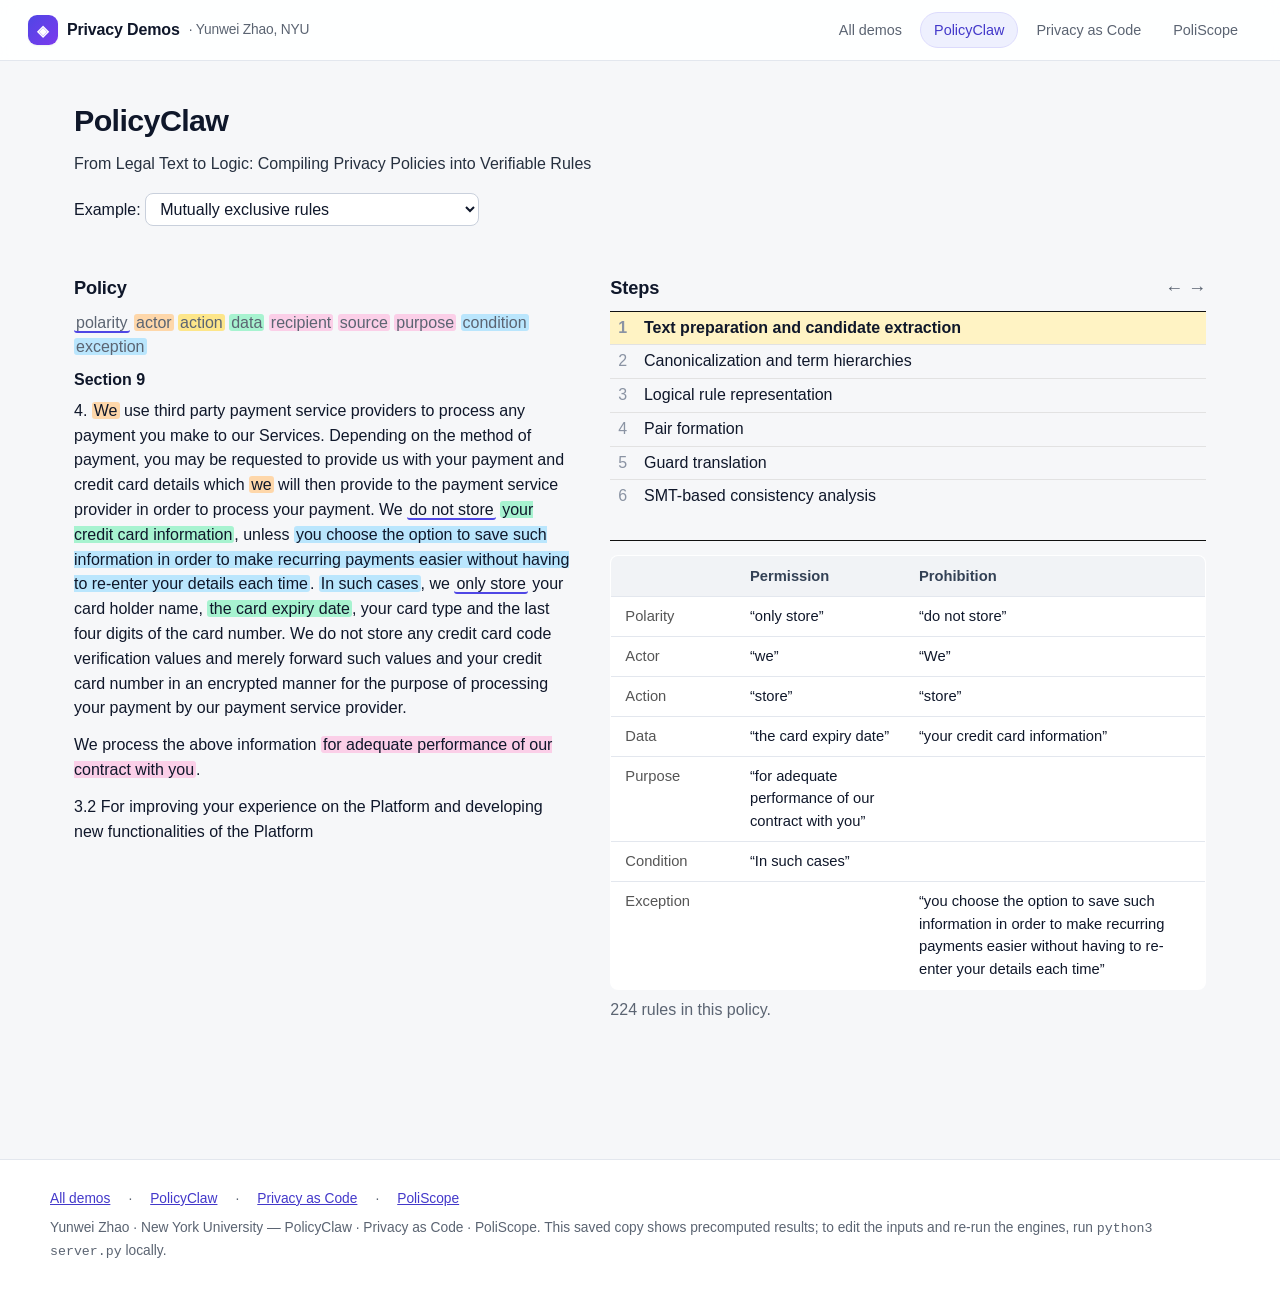
==== policyclaw.html @ f0ee2c74 "Publish privacy demos: PolicyClaw, Privacy as Code, PoliScope" ====
<!doctype html>
<html lang="en">
<head>
<meta charset="utf-8">
<meta name="viewport" content="width=device-width, initial-scale=1">
<title>PolicyClaw demo</title>
<style>/* ============================================================
   Privacy Demos — shared theme
   PolicyClaw · Privacy as Code · PoliScope
   ============================================================ */

:root {
  --bg: #f6f7f9;
  --surface: #ffffff;
  --surface-2: #f1f3f6;
  --text: #0f172a;
  --dim: #5b6472;
  --faint: #8a93a3;
  --line: #e3e7ee;
  --line-strong: #c9d0dc;
  --accent: #4f46e5;
  --accent-ink: #4338ca;
  --accent-soft: #eef0fe;
  --good: #15803d;
  --good-bg: #eaf7ee;
  --bad: #b91c1c;
  --bad-bg: #fdeceb;
  --warn: #92400e;
  --radius: 12px;
  --radius-sm: 8px;
  --shadow: 0 1px 2px rgba(15, 23, 42, .06), 0 8px 24px -18px rgba(15, 23, 42, .25);
  --mono: ui-monospace, "SF Mono", SFMono-Regular, Menlo, Consolas, "Liberation Mono", monospace;
}

* { box-sizing: border-box; }

html { scroll-behavior: smooth; }

body {
  margin: 0;
  background: var(--bg);
  color: var(--text);
  font: 16px/1.55 -apple-system, BlinkMacSystemFont, "Segoe UI", Inter, Roboto, "Helvetica Neue", Arial, sans-serif;
  -webkit-font-smoothing: antialiased;
  text-rendering: optimizeLegibility;
}

/* ---------- layout shell ---------- */
.site-header {
  position: sticky;
  top: 0;
  z-index: 20;
  display: flex;
  align-items: center;
  gap: 20px;
  flex-wrap: wrap;
  padding: 12px 28px;
  background: rgba(255, 255, 255, .9);
  backdrop-filter: saturate(160%) blur(8px);
  border-bottom: 1px solid var(--line);
}
.brand {
  display: inline-flex;
  align-items: center;
  gap: 9px;
  font-weight: 700;
  letter-spacing: -.01em;
  color: var(--text);
  text-decoration: none;
  white-space: nowrap;
}
.brand-mark {
  display: inline-grid;
  place-items: center;
  width: 30px;
  height: 30px;
  border-radius: 9px;
  background: linear-gradient(135deg, #4f46e5, #7c3aed);
  color: #fff;
  font-size: 15px;
  box-shadow: var(--shadow);
}
.brand .author { font-weight: 500; color: var(--dim); font-size: .86rem; }
.site-nav { display: flex; gap: 4px; flex-wrap: wrap; margin-left: auto; }
.site-nav a {
  padding: 6px 13px;
  border-radius: 999px;
  color: var(--dim);
  text-decoration: none;
  font-size: .9rem;
  font-weight: 500;
  border: 1px solid transparent;
}
.site-nav a:hover { color: var(--text); background: var(--surface-2); }
.site-nav a.active { color: var(--accent-ink); background: var(--accent-soft); border-color: #dcdbfc; }

main, .page {
  max-width: 1180px;
  margin: 0 auto;
  padding: 28px 24px 72px;
}

/* ---------- hero / landing ---------- */
.hero { max-width: 860px; margin: 8px 0 10px; }
.hero .eyebrow {
  display: inline-block;
  margin: 0 0 14px;
  padding: 4px 12px;
  border-radius: 999px;
  background: var(--accent-soft);
  color: var(--accent-ink);
  font-size: .8rem;
  font-weight: 600;
  letter-spacing: .02em;
}
.hero h1 {
  margin: 0;
  font-size: clamp(2rem, 5vw, 3.1rem);
  line-height: 1.08;
  letter-spacing: -.03em;
  font-weight: 800;
}
.hero .sub {
  margin: 16px 0 0;
  font-size: 1.16rem;
  color: var(--dim);
  max-width: 46em;
}

.grid { display: grid; grid-template-columns: repeat(3, minmax(0, 1fr)); gap: 18px; margin-top: 30px; }
@media (max-width: 900px) { .grid { grid-template-columns: 1fr; } }

.card {
  display: flex;
  flex-direction: column;
  gap: 10px;
  padding: 22px;
  background: var(--surface);
  border: 1px solid var(--line);
  border-radius: var(--radius);
  box-shadow: var(--shadow);
  text-decoration: none;
  color: inherit;
  transition: transform .12s ease, border-color .12s ease, box-shadow .12s ease;
}
.card:hover { transform: translateY(-3px); border-color: var(--line-strong); box-shadow: 0 14px 34px -20px rgba(15, 23, 42, .35); }
.card .icon { font-size: 1.7rem; line-height: 1; }
.card h2 { margin: 0; font-size: 1.22rem; letter-spacing: -.01em; }
.card .q { font-size: .94rem; color: var(--dim); margin: 0; }
.card .cta { margin-top: auto; color: var(--accent-ink); font-weight: 600; font-size: .94rem; }
.card .cta::after { content: " →"; }

.walkthrough { max-width: 52em; padding-left: 1.2em; color: #26303f; }
.walkthrough li { margin: 10px 0; }
.walkthrough code, .walkthrough em { font-style: normal; font-weight: 600; }

/* ---------- headings / text ---------- */
h1 { font-size: 1.9rem; font-weight: 800; letter-spacing: -.02em; margin: 8px 0 4px; }
h2 { font-size: 1.14rem; font-weight: 700; letter-spacing: -.01em; margin: 30px 0 8px; }
h3 { font-size: 1rem; font-weight: 600; margin: 20px 0 6px; }
p { margin: 8px 0; }
a { color: var(--accent-ink); }
.lead { max-width: 52em; color: #26303f; }
.dim { color: var(--dim); }
.pick { margin: 16px 0 4px; }

/* ---------- tables ---------- */
table {
  border-collapse: collapse;
  width: 100%;
  font-size: .92rem;
  margin: 8px 0 6px;
  background: var(--surface);
  border: 1px solid var(--line);
  border-radius: var(--radius-sm);
  overflow: hidden;
}
th {
  text-align: left;
  font-weight: 600;
  background: var(--surface-2);
  color: #334155;
  padding: 9px 14px;
  border-bottom: 1px solid var(--line);
}
td { padding: 8px 14px; vertical-align: top; border-top: 1px solid var(--line); }
tr:first-child td { border-top: 0; }
tbody tr:hover td { background: #fafbfd; }
th:last-child, td:last-child { padding-right: 14px; }

tr.pickable { cursor: pointer; }
tr.pickable:hover td { background: #f4f6fa; }
tr.on td { background: #fdf6d8 !important; }
.num { color: var(--faint); white-space: nowrap; font-variant-numeric: tabular-nums; }
.good { color: var(--good); font-weight: 600; }
.bad { color: var(--bad); font-weight: 600; }
.nowrap { white-space: nowrap; }
td.slot { width: 8.5em; color: var(--dim); }
.outcome { font-weight: 700; }
.changed { font-weight: 700; }
.keys { float: right; }

/* ---------- controls ---------- */
select, button, input { font: inherit; color: inherit; }
select, input[type="text"], input:not([type]) {
  max-width: 100%;
  padding: 6px 10px;
  background: var(--surface);
  border: 1px solid var(--line-strong);
  border-radius: var(--radius-sm);
}
select:focus, input:focus, textarea:focus { outline: 2px solid #c7c9f8; outline-offset: 1px; border-color: var(--accent); }
textarea {
  display: block;
  width: 100%;
  box-sizing: border-box;
  border: 1px solid var(--line-strong);
  border-radius: var(--radius-sm);
  padding: 10px 12px;
  line-height: 1.55;
  color: var(--text);
  background: var(--surface);
  resize: vertical;
}
textarea[readonly] { background: var(--surface-2); }
button {
  padding: 6px 20px;
  border-radius: var(--radius-sm);
  border: 1px solid var(--accent);
  background: var(--accent);
  color: #fff;
  font-weight: 600;
  cursor: pointer;
}
button:hover { background: var(--accent-ink); border-color: var(--accent-ink); }

/* ---------- code / formulas ---------- */
code, .src, textarea { font-family: var(--mono); font-size: .83rem; }
pre.src {
  white-space: pre-wrap;
  margin: 8px 0;
  padding: 12px 14px;
  background: #0f172a;
  color: #e2e8f0;
  border-radius: var(--radius-sm);
  overflow-wrap: anywhere;
  overflow-x: auto;
}
.policytext {
  white-space: pre-wrap;
  border: 1px solid var(--line-strong);
  border-radius: var(--radius-sm);
  padding: 12px 14px;
  max-height: 300px;
  overflow-y: auto;
  font-size: .95rem;
  background: var(--surface);
}
.diff { white-space: pre; overflow-x: auto; }
.diff .add { background: var(--good-bg); display: block; }
.diff .del { background: var(--bad-bg); display: block; }

/* ---------- highlight marks ---------- */
mark { color: inherit; padding: 0 2px; border-radius: 3px; }
mark.h0 { background: #fde68a; }
mark.h1 { background: #a7f3d0; }
mark.h2 { background: #bae6fd; }
mark.h3 { background: #fbcfe8; }
mark.h4 { background: #fed7aa; }
mark.u1 { background: none; border-bottom: 2px solid var(--accent); }
mark.u2 { background: none; border-bottom: 1px dotted var(--accent); }

/* ---------- details ---------- */
details { margin: 12px 0; }
details > summary { cursor: pointer; font-weight: 600; color: #334155; }
details > summary:hover { color: var(--accent-ink); }
summary.h2 { font-size: 1.14rem; font-weight: 700; letter-spacing: -.01em; margin: 30px 0 8px; }

/* ---------- Privacy as Code specifics ---------- */
#policy { height: 420px; }
#glossary { height: 300px; margin-top: 6px; }
#steps { height: 230px; }
#status { margin-left: 10px; }
#run tr[data-n] { cursor: pointer; }
#run tr[data-n]:hover td { background: #f4f6fa; }
#run tr.on td { background: #fdf6d8 !important; }
.words p { margin: 4px 0; font-size: .92rem; }
.pairs td[rowspan], .pairs tr > td:first-child:not(.code) { width: 32%; }
.pairs td.code { width: 34%; cursor: pointer; border-left: 3px solid transparent; padding-left: 8px; }
.pairs td.code.sel { border-left-color: var(--accent); }
.pairs tr.cont td { border-top: 1px dotted var(--line); }
.pairs .plain { margin: 0 0 4px; }
.forms td:first-child { width: 15em; }
.error { white-space: pre-wrap; color: var(--bad); }
.sent { cursor: pointer; padding-left: 6px; border-left: 3px solid transparent; }
.sent.sel { border-left-color: var(--accent); }
.plain { font-size: .92rem; color: #334155; margin: 2px 0 4px; }

/* ---------- PolicyClaw specifics (shared, kept for safety) ---------- */
.cols { display: grid; grid-template-columns: minmax(0, 5fr) minmax(0, 6fr); column-gap: 40px; align-items: start; margin-top: 18px; }
@media (max-width: 920px) { .cols { grid-template-columns: minmax(0, 1fr); } }

/* ---------- footer ---------- */
.site-footer {
  border-top: 1px solid var(--line);
  margin-top: 56px;
  padding: 22px 24px 40px;
  color: var(--dim);
  font-size: .86rem;
  background: var(--surface);
}
.site-footer .inner { max-width: 1180px; margin: 0 auto; }
.site-footer a { color: var(--accent-ink); }
.site-footer .foot-nav { display: flex; flex-wrap: wrap; gap: 4px 18px; margin: 6px 0; }

[hidden] { display: none !important; }
hr { border: 0; border-top: 1px solid var(--line); margin: 36px 0 0; }
@media (max-width: 640px) { table { display: block; overflow-x: auto; } .nowrap { white-space: normal; } }

.cols { display: grid; grid-template-columns: minmax(0, 5fr) minmax(0, 6fr); column-gap: 40px; align-items: start; margin-top: 18px; }
@media (max-width: 920px) { .cols { grid-template-columns: minmax(0, 1fr); } }
#policy p { margin: 0 0 12px; }
#policy h3 { margin-top: 0; }
#steps { list-style: none; margin: 0 0 14px; padding: 0; border-top: 1.5px solid #111; border-bottom: 1.5px solid #111; }
#steps li { padding: 4px 8px; cursor: pointer; border-top: 1px solid #e2e2e2; }
#steps li:first-child { border-top: 0; }
#steps li:hover { background: #f4f4f4; }
#steps li.on { background: #fff3c4; font-weight: 600; }
#steps .num { display: inline-block; width: 1.6em; }
.keys { float: right; }
td.slot { width: 8.5em; color: #555; }
.outcome { font-weight: 600; }
</style>
</head>
<body>
<header class="site-header"><a class="brand" href="index.html"><span class="brand-mark">◈</span>Privacy Demos<span class="author"> · Yunwei Zhao, NYU</span></a><nav class="site-nav"><a href="index.html">All demos</a><a href="policyclaw.html" class="active">PolicyClaw</a><a href="privacy-as-code.html">Privacy as Code</a><a href="poliscope.html">PoliScope</a></nav></header><main class="page">

<h1>PolicyClaw</h1>
<p class="lead">From Legal Text to Logic: Compiling Privacy Policies into Verifiable Rules</p>

<p class="pick"><label for="example">Example:</label> <select id="example"></select></p>

<div class="cols">
<div>
  <h2>Policy</h2>
  <p class="dim" id="legend"></p>
  <div id="policy"></div>
</div>
<div>
  <h2>Steps <span class="dim keys">← →</span></h2>
  <ol id="steps"></ol>
  <div id="output"></div>
</div>
</div>

<script>
window.PRELOAD = {"examples": [{"key": "exclusive", "policy": "android-142", "rules_in_policy": 224, "sections": [{"id": 9, "text": "4. We use third party payment service providers to process any payment you make to our Services. Depending on the method of payment, you may be requested to provide us with your payment and credit card details which we will then provide to the payment service provider in order to process your payment. We do not store your credit card information, unless you choose the option to save such information in order to make recurring payments easier without having to re-enter your details each time. In such cases, we only store your card holder name, the card expiry date, your card type and the last four digits of the card number. We do not store any credit card code verification values and merely forward such values and your credit card number in an encrypted manner for the purpose of processing your payment by our payment service provider.\nWe process the above information for adequate performance of our contract with you.\n3.2 For improving your experience on the Platform and developing new functionalities of the Platform"}], "allow": {"id": "android-142#s9.4.0", "section": 9, "polarity": "ALLOW", "quotes": [{"field": "polarity", "text": "only store"}, {"field": "actor", "text": "we"}, {"field": "action", "text": "store"}, {"field": "data", "text": "the card expiry date"}, {"field": "purpose", "text": "for adequate performance of our contract with you"}, {"field": "condition", "text": "In such cases"}], "verb": "store", "operation": "storage", "head": {"actor": "first party", "action": "store@storage", "data": "card expiry date", "recipient": "", "source": "", "purpose": "contract_performance"}, "terms": {"data": {"same_as": "", "narrower_than": ["credit card details"]}, "actor": {"same_as": "", "narrower_than": []}, "purpose": {"same_as": "contract performance", "narrower_than": []}}, "guard": {"op": "and", "args": [{"op": "bool", "var": "opt_in.save_credit_card_information"}]}, "guard_text": "opt_in.save_credit_card_information", "translations": [{"kind": "condition", "quote": "In such cases", "formula": "opt_in.save_credit_card_information"}], "residuals": []}, "deny": {"id": "android-142#s9.2.0", "section": 9, "polarity": "DENY", "quotes": [{"field": "polarity", "text": "do not store"}, {"field": "actor", "text": "We"}, {"field": "action", "text": "store"}, {"field": "data", "text": "your credit card information"}, {"field": "exception", "text": "you choose the option to save such information in order to make recurring payments easier without having to re-enter your details each time"}], "verb": "store", "operation": "storage", "head": {"actor": "first party", "action": "store@storage", "data": "credit card details", "recipient": "", "source": "", "purpose": ""}, "terms": {"data": {"same_as": "", "narrower_than": ["payment data"]}, "actor": {"same_as": "", "narrower_than": []}}, "guard": {"op": "and", "args": [{"op": "not", "arg": {"op": "bool", "var": "opt_in.save_credit_card_information"}}]}, "guard_text": "¬opt_in.save_credit_card_information", "translations": [{"kind": "exception", "quote": "you choose the option to save such information in order to make recurring payments easier without having to re-enter your details each time", "formula": "¬opt_in.save_credit_card_information"}], "residuals": []}, "pair_formation": {"same_operation": true, "data_jaccard": 0.2, "data_contained": false, "formed_in_step_4": false}, "smt_query": "(declare-fun user.age () Int)\n(declare-fun opt_in.save_credit_card_information () Bool)\n(declare-fun opt_out.save_credit_card_information () Bool)\n(declare-fun consent.save_credit_card_information () Bool)\n(declare-fun retention.days () Int)\n(assert\n (>= user.age 0))\n(assert\n (let (($x8 (not opt_in.save_credit_card_information)))\n (let (($x12 (not opt_out.save_credit_card_information)))\n (or $x12 $x8))))\n(assert\n (let (($x8 (not opt_in.save_credit_card_information)))\n (or $x8 consent.save_credit_card_information)))\n(assert\n (>= retention.days 0))\n(assert\n (and opt_in.save_credit_card_information))\n(assert\n (let (($x8 (not opt_in.save_credit_card_information)))\n(and $x8)))\n(check-sat)", "outcome": "mutually_exclusive", "blocking_residuals": [], "relation": "exclusive guards", "contradiction": false, "solver_ms": 50.2}, {"key": "carve-out", "policy": "apple-109", "rules_in_policy": 313, "sections": [{"id": 5, "text": "2. How we use information we receive about you\nThe table below outlines the purposes for which we process your personal data, the specific categories of data involved, and the legal bases we rely on for each processing activity."}, {"id": 9, "text": "4. Children’s data\nCompany B never knowingly or willingly collects any personal data concerning children under 13 years of age. If you are under 13, please do not use Company B."}], "allow": {"id": "apple-109#s5.0.0", "section": 5, "polarity": "ALLOW", "quotes": [{"field": "polarity", "text": "process"}, {"field": "actor", "text": "we"}, {"field": "action", "text": "process"}, {"field": "data", "text": "personal data"}], "verb": "process", "operation": "processing", "head": {"actor": "first party", "action": "process@processing", "data": "personal data", "recipient": "", "source": "", "purpose": ""}, "terms": {"data": {"same_as": "", "narrower_than": ["data", "information"]}, "actor": {"same_as": "", "narrower_than": []}}, "guard": {"op": "true"}, "guard_text": "true", "translations": [], "residuals": []}, "deny": {"id": "apple-109#s9.0.0", "section": 9, "polarity": "DENY", "quotes": [{"field": "polarity", "text": "never knowingly or willingly collects"}, {"field": "actor", "text": "Company B"}, {"field": "action", "text": "collects"}, {"field": "data", "text": "personal data"}, {"field": "condition", "text": "concerning children under 13 years of age"}], "verb": "collect", "operation": "collection", "head": {"actor": "first party", "action": "collect@collection", "data": "personal data", "recipient": "", "source": "", "purpose": ""}, "terms": {"data": {"same_as": "", "narrower_than": ["data", "information"]}, "actor": {"same_as": "", "narrower_than": []}}, "guard": {"op": "and", "args": [{"op": "cmp", "var": "user.age", "cmp": "<", "value": 13}]}, "guard_text": "user.age < 13", "translations": [{"kind": "condition", "quote": "concerning children under 13 years of age", "formula": "user.age < 13"}], "residuals": []}, "pair_formation": {"same_operation": false, "data_jaccard": 1.0, "data_contained": true, "formed_in_step_4": false}, "smt_query": "(declare-fun user.age () Int)\n(declare-fun retention.days () Int)\n(assert\n (>= user.age 0))\n(assert\n (>= retention.days 0))\n(assert\n true)\n(assert\n (and (< user.age 13)))\n(check-sat)", "outcome": "overlap_candidate", "blocking_residuals": [], "relation": "prohibition inside permission", "contradiction": false, "solver_ms": 40.1}, {"key": "contradiction", "policy": "android-046", "rules_in_policy": 71, "sections": [{"id": 5, "text": "4. COLLECTION AND USE OF CHILDREN'S PERSONAL INFORMATION\nThe Services comply with the Children's Online Privacy Protection Act (\"COPPA\"). Company C does not knowingly collect personal information from children under the age of 13 through the Services. In addition, in the event that a user identifies himself or herself as a child under the age of 13 within the Services or in connection with any Content or Software, Company C will not collect, store or use any personal information of such user. Further, in the event that Company C receives personal information that Company C discovers was provided by a child under the age of 13, Company C will promptly delete such personal information in a secure manner."}], "allow": {"id": "android-046#s5.4.0", "section": 5, "polarity": "ALLOW", "quotes": [{"field": "polarity", "text": "receives"}, {"field": "actor", "text": "Company C"}, {"field": "action", "text": "receives"}, {"field": "data", "text": "personal information"}, {"field": "condition", "text": "Company C discovers was provided by a child under the age of 13"}], "verb": "receive", "operation": "collection", "head": {"actor": "first party", "action": "receive@collection", "data": "personal data", "recipient": "", "source": "", "purpose": ""}, "terms": {"data": {"same_as": "", "narrower_than": []}, "actor": {"same_as": "", "narrower_than": []}}, "guard": {"op": "and", "args": [{"op": "and", "args": [{"op": "bool", "var": "event.discover_provided_by_child"}, {"op": "cmp", "var": "user.age", "cmp": "<", "value": 13}]}]}, "guard_text": "event.discover_provided_by_child ∧ user.age < 13", "translations": [{"kind": "condition", "quote": "Company C discovers was provided by a child under the age of 13", "formula": "event.discover_provided_by_child ∧ user.age < 13"}], "residuals": []}, "deny": {"id": "android-046#s5.0.0", "section": 5, "polarity": "DENY", "quotes": [{"field": "polarity", "text": "does not"}, {"field": "actor", "text": "Company C"}, {"field": "action", "text": "knowingly collect"}, {"field": "data", "text": "personal information"}, {"field": "condition", "text": "from children under the age of 13"}, {"field": "condition", "text": "through the Services"}], "verb": "collect", "operation": "collection", "head": {"actor": "first party", "action": "collect@collection", "data": "personal data", "recipient": "", "source": "", "purpose": ""}, "terms": {"data": {"same_as": "", "narrower_than": []}, "actor": {"same_as": "", "narrower_than": []}}, "guard": {"op": "and", "args": [{"op": "cmp", "var": "user.age", "cmp": "<", "value": 13}]}, "guard_text": "user.age < 13", "translations": [], "residuals": []}, "pair_formation": {"same_operation": true, "data_jaccard": 1.0, "data_contained": true, "formed_in_step_4": true}, "smt_query": "(declare-fun user.age () Int)\n(declare-fun retention.days () Int)\n(declare-fun event.discover_provided_by_child () Bool)\n(assert\n (>= user.age 0))\n(assert\n (>= retention.days 0))\n(assert\n (and (and event.discover_provided_by_child (< user.age 13))))\n(assert\n (let (($x20 (< user.age 13)))\n(and $x20)))\n(check-sat)", "outcome": "overlap_candidate", "blocking_residuals": [], "relation": "permission inside prohibition", "contradiction": true, "solver_ms": 24.0}, {"key": "unresolved", "policy": "apple-062", "rules_in_policy": 258, "sections": [{"id": 11, "text": "7. CHILDREN’S PRIVACY\nOur Service does not address anyone under the age of 16 (“Children”). When we collect personal information, we do not know the age of our players. We do not knowingly collect personally identifiable information from children under 16. If you are a parent or guardian and you are aware that your Children have provided us with Personal Information, please contact us. If we become aware that we have collected Personal Information from a child under the age of 16 without verification of parental consent, we will take steps to remove that information from our servers.\nUnder our Terms of Service users of our games must be at least 16 years of age. Although the graphical content of the games may be suitable for younger audiences, there are multiple reasons for responsible developers to apply a minimum age of 16. Some of these reasons are in-app purchases and privacy.\nPlease note: When you download our games from e.g. Google Play or Apple App Store you will find published age recommendations in the Apps description. However, these age or maturity classifications refer only to the content suitability (similar to movie ratings G, PG or PG-13 in the U.S., but related to gameplay, animations, etc.) according to the respective rating body responsible for such ratings. As these ratings are done independently by a third party without our contribution, they are not necessarily in line with our Terms of Service.\nFor more info on how these categories are defined, visit these support websites for Apple and Google."}], "allow": {"id": "apple-062#s11.3.0", "section": 11, "polarity": "ALLOW", "quotes": [{"field": "polarity", "text": "have collected"}, {"field": "actor", "text": "we"}, {"field": "action", "text": "collected"}, {"field": "data", "text": "Personal Information"}, {"field": "source", "text": "from a child under the age of 16"}, {"field": "condition", "text": "If we become aware that we have collected Personal Information from a child under the age of 16 without verification of parental consent"}], "verb": "collect", "operation": "collection", "head": {"actor": "first party", "action": "collect@collection", "data": "personal data", "recipient": "", "source": "user", "purpose": ""}, "terms": {"data": {"same_as": "Personal Data", "narrower_than": ["information about you"]}, "actor": {"same_as": "Company D", "narrower_than": []}, "source": {"same_as": "", "narrower_than": []}}, "guard": {"op": "and", "args": [{"op": "and", "args": [{"op": "residual", "id": "r45f25658f8a9", "text": "If we become aware that we have collected Personal Information"}, {"op": "cmp", "var": "user.age", "cmp": "<", "value": 16}, {"op": "not", "arg": {"op": "bool", "var": "user.parental_consent"}}]}]}, "guard_text": "residual(\"If we become aware that we have collected Personal Information\") ∧ user.age < 16 ∧ ¬user.parental_consent", "translations": [{"kind": "condition", "quote": "If we become aware that we have collected Personal Information from a child under the age of 16 without verification of parental consent", "formula": "residual(\"If we become aware that we have collected Personal Information\") ∧ user.age < 16 ∧ ¬user.parental_consent"}], "residuals": ["If we become aware that we have collected Personal Information"]}, "deny": {"id": "apple-062#s11.1.0", "section": 11, "polarity": "DENY", "quotes": [{"field": "polarity", "text": "do not knowingly collect"}, {"field": "actor", "text": "We"}, {"field": "action", "text": "collect"}, {"field": "data", "text": "personally identifiable information"}, {"field": "source", "text": "from children under 16"}, {"field": "condition", "text": "from children under 16"}], "verb": "collect", "operation": "collection", "head": {"actor": "first party", "action": "collect@collection", "data": "personally identifiable information", "recipient": "", "source": "user", "purpose": ""}, "terms": {"data": {"same_as": "Personal Data", "narrower_than": ["information about you"]}, "actor": {"same_as": "Company D", "narrower_than": []}, "source": {"same_as": "", "narrower_than": []}}, "guard": {"op": "and", "args": [{"op": "cmp", "var": "user.age", "cmp": "<", "value": 16}]}, "guard_text": "user.age < 16", "translations": [{"kind": "condition", "quote": "from children under 16", "formula": "user.age < 16"}], "residuals": []}, "pair_formation": {"same_operation": true, "data_jaccard": 0.0, "data_contained": false, "formed_in_step_4": false}, "smt_query": "(declare-fun user.age () Int)\n(declare-fun retention.days () Int)\n(declare-fun user.parental_consent () Bool)\n(declare-fun |residual:r45f25658f8a9| () Bool)\n(assert\n (>= user.age 0))\n(assert\n (>= retention.days 0))\n(assert\n (let (($x41 (not user.parental_consent)))\n (let (($x17 (< user.age 16)))\n (and (and |residual:r45f25658f8a9| $x17 $x41)))))\n(assert\n (let (($x17 (< user.age 16)))\n(and $x17)))\n(check-sat)", "outcome": "unresolved", "blocking_residuals": ["If we become aware that we have collected Personal Information"], "relation": "permission inside prohibition", "contradiction": true, "solver_ms": 13.6}, {"key": "policy-exception", "policy": "apple-060", "rules_in_policy": 343, "sections": [{"id": 8, "text": "5. Third party data processing\nWe will not share your personal data with third parties except as specified within this Privacy Policy.\nPromoting our Services\nWe do not share your health data with third parties for marketing purposes. With your consent, Company E may collect and share information with AppsFlyer and its partners, Firebase and TikTok Ad Manager. These are mobile app marketing and analytics platforms (not social media platforms) who help us improve our advertising campaigns, understand the performance of our campaigns and spread the word about Company E. They may also use information collected to remind you to revisit the App if you haven’t used it in a while.\nYour health data is not shared with AppsFlyer, Firebase or TikTok Ad Manager. AppsFlyer, Firebase and Tiktok Ad Manager handle your personal data only with your consent and according to our instructions as a data processor.\nHere is how we work with AppsFlyer and its partners for marketing and promotional purposes:"}, {"id": 12, "text": "2. Company E sends your personal data to Firebase, which analyses it and provides us reports and insights on how to optimise our promotional campaigns."}], "allow": {"id": "apple-060#s12.0.0", "section": 12, "polarity": "ALLOW", "quotes": [{"field": "polarity", "text": "sends"}, {"field": "actor", "text": "Company E"}, {"field": "action", "text": "sends"}, {"field": "data", "text": "your personal data"}, {"field": "recipient", "text": "Firebase"}, {"field": "purpose", "text": "analyses it and provides us reports and insights on how to optimise our promotional campaigns"}], "verb": "send", "operation": "disclosure by transmission", "head": {"actor": "first party", "action": "send@disclosure by transmission", "data": "personal data", "recipient": "Firebase", "source": "", "purpose": "advertising"}, "terms": {"data": {"same_as": "", "narrower_than": []}, "actor": {"same_as": "Company E", "narrower_than": []}, "recipient": {"same_as": "", "narrower_than": ["service provider", "third party"]}, "purpose": {"same_as": "", "narrower_than": ["advertising or marketing"]}}, "guard": {"op": "true"}, "guard_text": "true", "translations": [], "residuals": []}, "deny": {"id": "apple-060#s8.0.0", "section": 8, "polarity": "DENY", "quotes": [{"field": "polarity", "text": "will not share"}, {"field": "actor", "text": "We"}, {"field": "action", "text": "share"}, {"field": "data", "text": "your personal data"}, {"field": "recipient", "text": "third parties"}, {"field": "exception", "text": "as specified within this Privacy Policy"}], "verb": "share", "operation": "disclosure", "head": {"actor": "first party", "action": "share@disclosure", "data": "personal data", "recipient": "third party", "source": "", "purpose": ""}, "terms": {"data": {"same_as": "", "narrower_than": []}, "actor": {"same_as": "Company E", "narrower_than": []}, "recipient": {"same_as": "", "narrower_than": []}}, "guard": {"op": "and", "args": [{"op": "not", "arg": {"op": "bool", "var": "policy.permits"}}]}, "guard_text": "¬policy.permits", "translations": [{"kind": "exception", "quote": "as specified within this Privacy Policy", "formula": "¬policy.permits"}], "residuals": []}, "pair_formation": {"same_operation": false, "data_jaccard": 1.0, "data_contained": true, "formed_in_step_4": false}, "smt_query": "(declare-fun user.age () Int)\n(declare-fun retention.days () Int)\n(declare-fun policy.permits () Bool)\n(assert\n (>= user.age 0))\n(assert\n (>= retention.days 0))\n(assert\n (let (($x88 (not policy.permits)))\n (or $x88 true)))\n(assert\n (or (not true) policy.permits))\n(assert\n true)\n(assert\n (let (($x88 (not policy.permits)))\n(and $x88)))\n(check-sat)", "outcome": "mutually_exclusive", "blocking_residuals": [], "relation": "policy exception", "contradiction": false, "solver_ms": 4.5}]};
"use strict";

const EXAMPLE_LABELS = {
  "exclusive": "Mutually exclusive rules",
  "carve-out": "Overlap: prohibition inside permission",
  "contradiction": "Overlap: contradiction",
  "unresolved": "Unresolved: a residual blocks the answer",
  "policy-exception": "Mutually exclusive: policy exception"
};

const STEPS = [
  {title: "Text preparation and candidate extraction", fields: ["polarity", "actor", "action", "data", "recipient", "source", "purpose", "condition", "exception"], render: renderExtraction},
  {title: "Canonicalization and term hierarchies", fields: ["actor", "action", "data", "recipient", "source", "purpose"], render: renderCanonicalization},
  {title: "Logical rule representation", fields: ["polarity", "actor", "action", "data", "recipient", "source", "purpose", "condition", "exception"], render: renderRepresentation},
  {title: "Pair formation", fields: ["action", "data", "actor", "recipient", "source"], render: renderPairFormation},
  {title: "Guard translation", fields: ["condition", "exception"], render: renderGuardTranslation},
  {title: "SMT-based consistency analysis", fields: ["polarity", "condition", "exception"], render: renderConsistency}
];

const FIELD_CLASS = {
  actor: "h4", action: "h0", data: "h1", recipient: "h3", source: "h3", purpose: "h3",
  condition: "h2", exception: "h2", polarity: "u1"
};

const FIELD_NAMES = {
  polarity: "Polarity", actor: "Actor", action: "Action", data: "Data", recipient: "Recipient",
  source: "Source", purpose: "Purpose", condition: "Condition", exception: "Exception"
};

const SLOTS = ["actor", "action", "data", "recipient", "source", "purpose"];

const OUTCOME_WORDS = {
  overlap_candidate: "Overlap candidate",
  mutually_exclusive: "Mutually exclusive",
  unresolved: "Unresolved"
};

const state = {
  examples: [],
  example: null,
  step: 0
};

function byId(id) {
  return document.getElementById(id);
}

function escapeHtml(text) {
  const replacements = {"&": "&amp;", "<": "&lt;", ">": "&gt;", '"': "&quot;"};
  return String(text).replace(/[&<>"]/g, function (character) {
    return replacements[character];
  });
}

async function loadExamples() {
  if (window.PRELOAD) {
    return window.PRELOAD.examples;
  }
  const response = await fetch("/api/policyclaw/examples");
  const loaded = await response.json();
  return loaded.examples;
}

function bothRules() {
  return [state.example.allow, state.example.deny];
}

/* ---------------- policy text ---------------- */

function quoteSpans(text, sectionId, fields) {
  const spans = [];
  for (const rule of bothRules()) {
    if (rule.section !== sectionId) {
      continue;
    }
    for (const quote of rule.quotes) {
      if (!fields.includes(quote.field)) {
        continue;
      }
      const start = text.indexOf(quote.text);
      if (start >= 0) {
        spans.push({start: start, end: start + quote.text.length, field: quote.field});
      }
    }
  }
  spans.sort(function (left, right) {
    return left.start - right.start || right.end - left.end;
  });
  return spans;
}

function markedParagraph(text, offset, spans) {
  let html = "";
  let position = offset;
  const end = offset + text.length;
  for (const span of spans) {
    if (span.end <= position || span.start >= end || span.start < position) {
      continue;
    }
    const spanEnd = Math.min(span.end, end);
    html += escapeHtml(text.slice(position - offset, span.start - offset));
    html += '<mark class="' + FIELD_CLASS[span.field] + '">' + escapeHtml(text.slice(span.start - offset, spanEnd - offset)) + "</mark>";
    position = spanEnd;
  }
  html += escapeHtml(text.slice(position - offset));
  return html;
}

function renderPolicy() {
  const fields = STEPS[state.step].fields;
  let html = "";
  for (const section of state.example.sections) {
    const spans = quoteSpans(section.text, section.id, fields);
    html += "<h3>Section " + section.id + "</h3>";
    let offset = 0;
    for (const paragraph of section.text.split("\n")) {
      if (paragraph.trim()) {
        html += "<p>" + markedParagraph(paragraph, offset, spans) + "</p>";
      }
      offset += paragraph.length + 1;
    }
  }
  byId("policy").innerHTML = html;

  byId("legend").innerHTML = fields.map(function (field) {
    return '<mark class="' + FIELD_CLASS[field] + '">' + FIELD_NAMES[field].toLowerCase() + "</mark>";
  }).join(" ");
}

/* ---------------- step outputs ---------------- */

function twoRuleTable(rows) {
  let html = "<table><tr><th></th><th>Permission</th><th>Prohibition</th></tr>";
  for (const row of rows) {
    if (!row.allow && !row.deny) {
      continue;
    }
    html += '<tr><td class="slot">' + escapeHtml(row.name) + "</td><td>" + (row.allow || "") + "</td><td>" + (row.deny || "") + "</td></tr>";
  }
  return html + "</table>";
}

function quotesOf(rule, field) {
  return rule.quotes.filter(function (quote) {
    return quote.field === field;
  }).map(function (quote) {
    return "“" + escapeHtml(quote.text) + "”";
  }).join("<br>");
}

function renderExtraction() {
  const example = state.example;
  const rows = Object.keys(FIELD_NAMES).map(function (field) {
    return {name: FIELD_NAMES[field], allow: quotesOf(example.allow, field), deny: quotesOf(example.deny, field)};
  });
  return twoRuleTable(rows) + '<p class="dim">' + example.rules_in_policy + " rules in this policy.</p>";
}

function termText(rule, slot) {
  const name = rule.head[slot];
  if (!name) {
    return "";
  }
  let html = escapeHtml(name);
  const term = rule.terms[slot];
  if (term && term.same_as && term.same_as !== name) {
    html += ' <span class="dim">= ' + escapeHtml(term.same_as) + "</span>";
  }
  if (term && term.narrower_than.length) {
    html += ' <span class="dim">⊂ ' + escapeHtml(term.narrower_than.join(", ")) + "</span>";
  }
  return html;
}

function renderCanonicalization() {
  const example = state.example;
  const rows = [{
    name: "Operation",
    allow: escapeHtml(example.allow.verb) + " → " + escapeHtml(example.allow.operation),
    deny: escapeHtml(example.deny.verb) + " → " + escapeHtml(example.deny.operation)
  }];
  for (const slot of ["data", "actor", "recipient", "source", "purpose"]) {
    rows.push({name: FIELD_NAMES[slot], allow: termText(example.allow, slot), deny: termText(example.deny, slot)});
  }
  return twoRuleTable(rows);
}

function renderRepresentation() {
  const example = state.example;
  const rows = [{name: "Polarity", allow: "ALLOW", deny: "DENY"}];
  for (const slot of SLOTS) {
    rows.push({name: "Head: " + slot, allow: escapeHtml(example.allow.head[slot]), deny: escapeHtml(example.deny.head[slot])});
  }
  rows.push({
    name: "Guard",
    allow: '<span class="src">' + escapeHtml(example.allow.guard_text) + "</span>",
    deny: '<span class="src">' + escapeHtml(example.deny.guard_text) + "</span>"
  });
  return twoRuleTable(rows);
}

function yesNo(value) {
  return value ? "yes" : "no";
}

function renderPairFormation() {
  const example = state.example;
  const formation = example.pair_formation;
  let html = "<table>"
    + '<tr><td class="slot">Operation</td><td>' + escapeHtml(example.allow.operation) + " / " + escapeHtml(example.deny.operation)
    + "</td><td>same: " + yesNo(formation.same_operation) + "</td></tr>"
    + '<tr><td class="slot">Data names</td><td>' + escapeHtml(example.allow.head.data) + " / " + escapeHtml(example.deny.head.data)
    + "</td><td>Jaccard " + formation.data_jaccard + (formation.data_contained ? ", contained" : "") + "</td></tr>"
    + '<tr><td class="slot">Opposing pair</td><td colspan="2">';
  if (formation.formed_in_step_4) {
    html += "formed by name similarity";
  } else {
    html += "not formed by name similarity; compared in Step 6 through the term hierarchies";
  }
  return html + "</td></tr></table>";
}

function translationRows(rule, label) {
  let html = "";
  if (rule.translations.length) {
    for (const translation of rule.translations) {
      html += "<tr><td>" + label + "</td><td>" + escapeHtml(translation.kind) + "</td><td>“" + escapeHtml(translation.quote)
        + '”</td><td class="src">' + escapeHtml(translation.formula) + "</td></tr>";
    }
    return html;
  }
  const quotes = [quotesOf(rule, "condition"), quotesOf(rule, "exception")].filter(Boolean).join("<br>");
  return "<tr><td>" + label + "</td><td></td><td>" + (quotes || '<span class="dim">none</span>') + '</td><td class="src">'
    + escapeHtml(rule.guard_text) + "</td></tr>";
}

function renderGuardTranslation() {
  const example = state.example;
  let html = "<table><tr><th>Rule</th><th></th><th>Quote</th><th>Guard</th></tr>"
    + translationRows(example.allow, "Permission") + translationRows(example.deny, "Prohibition") + "</table>";
  const residuals = example.allow.residuals.concat(example.deny.residuals);
  if (residuals.length) {
    html += "<p>Residuals: " + residuals.map(function (residual) {
      return "“" + escapeHtml(residual) + "”";
    }).join(", ") + "</p>";
  }
  return html;
}

function renderConsistency() {
  const example = state.example;
  let html = "<table>"
    + '<tr><td class="slot">φ<sup>+</sup></td><td class="src">' + escapeHtml(example.allow.guard_text) + "</td></tr>"
    + '<tr><td class="slot">φ<sup>−</sup></td><td class="src">' + escapeHtml(example.deny.guard_text) + "</td></tr>"
    + '<tr><td class="slot">φ<sup>+</sup> ∧ φ<sup>−</sup></td><td class="outcome">' + escapeHtml(OUTCOME_WORDS[example.outcome] || example.outcome)
    + ' <span class="dim">Z3, ' + example.solver_ms + " ms</span></td></tr>";
  if (example.blocking_residuals.length) {
    html += '<tr><td class="slot">Blocking residual</td><td>' + example.blocking_residuals.map(function (residual) {
      return "“" + escapeHtml(residual) + "”";
    }).join(", ") + "</td></tr>";
  }
  html += '<tr><td class="slot">Scope</td><td>' + escapeHtml(example.relation) + "</td></tr>"
    + '<tr><td class="slot">Contradiction</td><td class="' + (example.contradiction ? "bad" : "") + '">' + yesNo(example.contradiction) + "</td></tr>"
    + "</table>"
    + '<details><summary>SMT-LIB query</summary><pre class="src">' + escapeHtml(example.smt_query) + "</pre></details>";
  return html;
}

/* ---------------- navigation ---------------- */

function renderSteps() {
  byId("steps").innerHTML = STEPS.map(function (step, index) {
    const selected = index === state.step ? ' class="on"' : "";
    return "<li" + selected + ' data-step="' + index + '"><span class="num">' + (index + 1) + "</span>" + escapeHtml(step.title) + "</li>";
  }).join("");
  for (const item of byId("steps").querySelectorAll("li")) {
    item.addEventListener("click", function () {
      showStep(Number(item.dataset.step));
    });
  }
}

function showStep(index) {
  if (index < 0 || index >= STEPS.length) {
    return;
  }
  state.step = index;
  renderSteps();
  renderPolicy();
  byId("output").innerHTML = STEPS[index].render();
}

function showExample(index) {
  state.example = state.examples[index];
  showStep(0);
}

async function start() {
  state.examples = await loadExamples();
  byId("example").innerHTML = state.examples.map(function (example, index) {
    return '<option value="' + index + '">' + escapeHtml(EXAMPLE_LABELS[example.key] || example.key) + "</option>";
  }).join("");
  byId("example").addEventListener("change", function () {
    showExample(Number(byId("example").value));
    byId("example").blur();
  });
  document.addEventListener("keydown", function (event) {
    if (event.metaKey || event.ctrlKey || event.altKey) {
      return;
    }
    if (event.key === "ArrowRight") {
      event.preventDefault();
      showStep(state.step + 1);
    } else if (event.key === "ArrowLeft") {
      event.preventDefault();
      showStep(state.step - 1);
    }
  });
  showExample(0);
}

start();
</script>
</main><footer class="site-footer"><div class="inner"><div class="foot-nav"><a href="index.html">All demos</a> · <a href="policyclaw.html">PolicyClaw</a> · <a href="privacy-as-code.html">Privacy as Code</a> · <a href="poliscope.html">PoliScope</a></div><p>Yunwei Zhao · New York University — PolicyClaw · Privacy as Code · PoliScope. This saved copy shows precomputed results; to edit the inputs and re-run the engines, run <code>python3 server.py</code> locally.</p></div></footer></body>
</html>
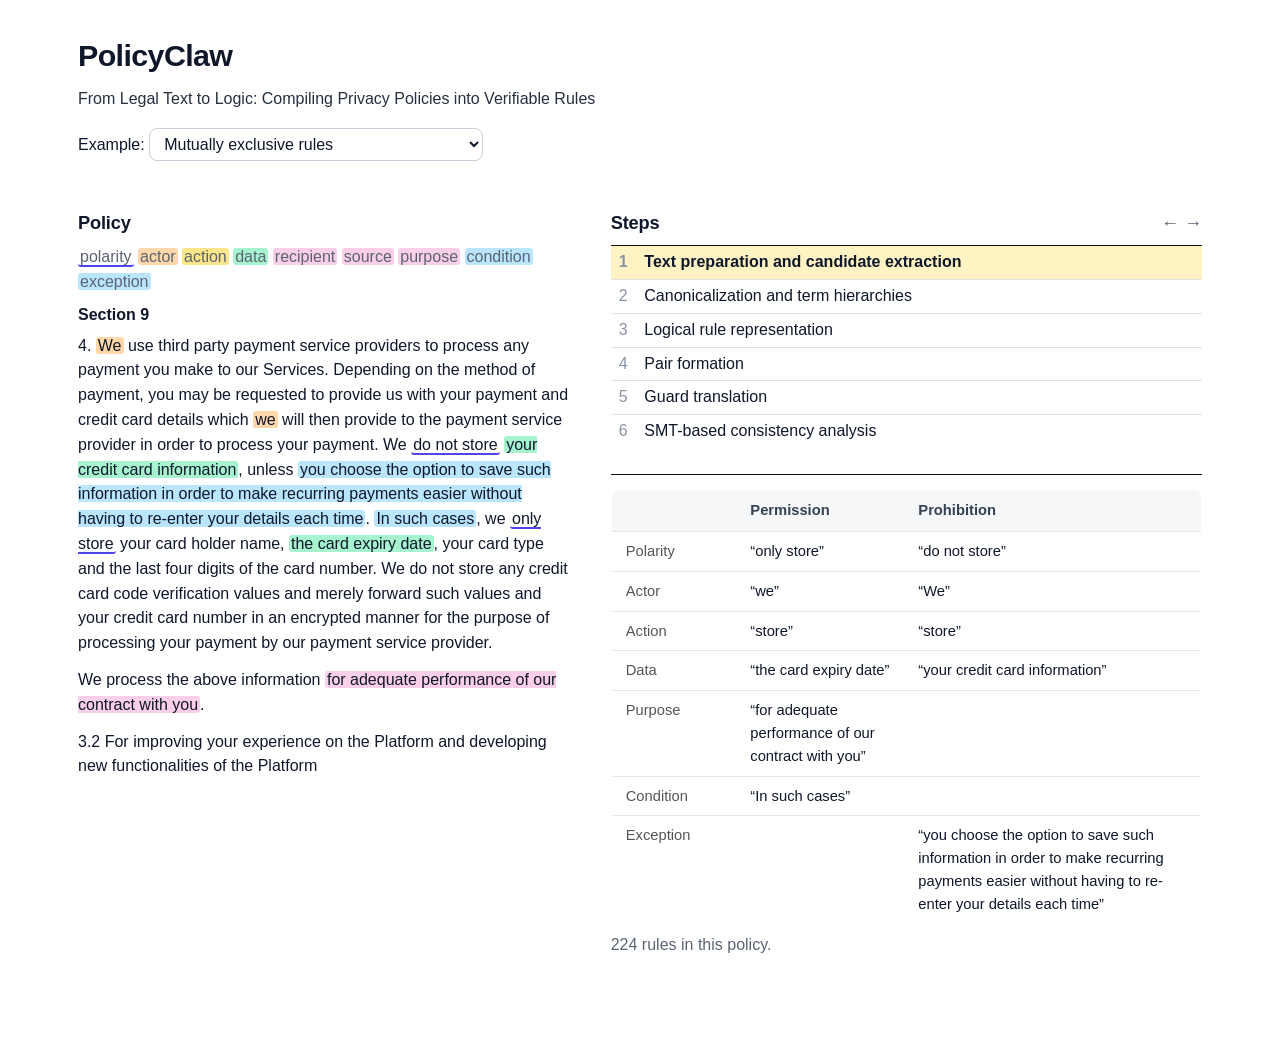
==== commit b6082b45: "Single page with three tabs; drop branding/name/footer" ====
--- a/policyclaw.html
+++ b/policyclaw.html
@@ -5,14 +5,11 @@
 <meta name="viewport" content="width=device-width, initial-scale=1">
 <title>PolicyClaw demo</title>
 <style>/* ============================================================
-   Privacy Demos — shared theme
-   PolicyClaw · Privacy as Code · PoliScope
+   Shared theme for the three method pages
+   (PolicyClaw · Privacy as Code · PoliScope)
    ============================================================ */
 
 :root {
-  --bg: #f6f7f9;
-  --surface: #ffffff;
-  --surface-2: #f1f3f6;
   --text: #0f172a;
   --dim: #5b6472;
   --faint: #8a93a3;
@@ -20,141 +17,25 @@
   --line-strong: #c9d0dc;
   --accent: #4f46e5;
   --accent-ink: #4338ca;
-  --accent-soft: #eef0fe;
   --good: #15803d;
-  --good-bg: #eaf7ee;
   --bad: #b91c1c;
-  --bad-bg: #fdeceb;
   --warn: #92400e;
-  --radius: 12px;
-  --radius-sm: 8px;
-  --shadow: 0 1px 2px rgba(15, 23, 42, .06), 0 8px 24px -18px rgba(15, 23, 42, .25);
   --mono: ui-monospace, "SF Mono", SFMono-Regular, Menlo, Consolas, "Liberation Mono", monospace;
 }
 
 * { box-sizing: border-box; }
 
-html { scroll-behavior: smooth; }
-
 body {
-  margin: 0;
-  background: var(--bg);
+  margin: 0 auto;
+  max-width: 1180px;
+  padding: 24px 28px 96px;
+  background: #fff;
   color: var(--text);
   font: 16px/1.55 -apple-system, BlinkMacSystemFont, "Segoe UI", Inter, Roboto, "Helvetica Neue", Arial, sans-serif;
   -webkit-font-smoothing: antialiased;
   text-rendering: optimizeLegibility;
 }
 
-/* ---------- layout shell ---------- */
-.site-header {
-  position: sticky;
-  top: 0;
-  z-index: 20;
-  display: flex;
-  align-items: center;
-  gap: 20px;
-  flex-wrap: wrap;
-  padding: 12px 28px;
-  background: rgba(255, 255, 255, .9);
-  backdrop-filter: saturate(160%) blur(8px);
-  border-bottom: 1px solid var(--line);
-}
-.brand {
-  display: inline-flex;
-  align-items: center;
-  gap: 9px;
-  font-weight: 700;
-  letter-spacing: -.01em;
-  color: var(--text);
-  text-decoration: none;
-  white-space: nowrap;
-}
-.brand-mark {
-  display: inline-grid;
-  place-items: center;
-  width: 30px;
-  height: 30px;
-  border-radius: 9px;
-  background: linear-gradient(135deg, #4f46e5, #7c3aed);
-  color: #fff;
-  font-size: 15px;
-  box-shadow: var(--shadow);
-}
-.brand .author { font-weight: 500; color: var(--dim); font-size: .86rem; }
-.site-nav { display: flex; gap: 4px; flex-wrap: wrap; margin-left: auto; }
-.site-nav a {
-  padding: 6px 13px;
-  border-radius: 999px;
-  color: var(--dim);
-  text-decoration: none;
-  font-size: .9rem;
-  font-weight: 500;
-  border: 1px solid transparent;
-}
-.site-nav a:hover { color: var(--text); background: var(--surface-2); }
-.site-nav a.active { color: var(--accent-ink); background: var(--accent-soft); border-color: #dcdbfc; }
-
-main, .page {
-  max-width: 1180px;
-  margin: 0 auto;
-  padding: 28px 24px 72px;
-}
-
-/* ---------- hero / landing ---------- */
-.hero { max-width: 860px; margin: 8px 0 10px; }
-.hero .eyebrow {
-  display: inline-block;
-  margin: 0 0 14px;
-  padding: 4px 12px;
-  border-radius: 999px;
-  background: var(--accent-soft);
-  color: var(--accent-ink);
-  font-size: .8rem;
-  font-weight: 600;
-  letter-spacing: .02em;
-}
-.hero h1 {
-  margin: 0;
-  font-size: clamp(2rem, 5vw, 3.1rem);
-  line-height: 1.08;
-  letter-spacing: -.03em;
-  font-weight: 800;
-}
-.hero .sub {
-  margin: 16px 0 0;
-  font-size: 1.16rem;
-  color: var(--dim);
-  max-width: 46em;
-}
-
-.grid { display: grid; grid-template-columns: repeat(3, minmax(0, 1fr)); gap: 18px; margin-top: 30px; }
-@media (max-width: 900px) { .grid { grid-template-columns: 1fr; } }
-
-.card {
-  display: flex;
-  flex-direction: column;
-  gap: 10px;
-  padding: 22px;
-  background: var(--surface);
-  border: 1px solid var(--line);
-  border-radius: var(--radius);
-  box-shadow: var(--shadow);
-  text-decoration: none;
-  color: inherit;
-  transition: transform .12s ease, border-color .12s ease, box-shadow .12s ease;
-}
-.card:hover { transform: translateY(-3px); border-color: var(--line-strong); box-shadow: 0 14px 34px -20px rgba(15, 23, 42, .35); }
-.card .icon { font-size: 1.7rem; line-height: 1; }
-.card h2 { margin: 0; font-size: 1.22rem; letter-spacing: -.01em; }
-.card .q { font-size: .94rem; color: var(--dim); margin: 0; }
-.card .cta { margin-top: auto; color: var(--accent-ink); font-weight: 600; font-size: .94rem; }
-.card .cta::after { content: " →"; }
-
-.walkthrough { max-width: 52em; padding-left: 1.2em; color: #26303f; }
-.walkthrough li { margin: 10px 0; }
-.walkthrough code, .walkthrough em { font-style: normal; font-weight: 600; }
-
-/* ---------- headings / text ---------- */
 h1 { font-size: 1.9rem; font-weight: 800; letter-spacing: -.02em; margin: 8px 0 4px; }
 h2 { font-size: 1.14rem; font-weight: 700; letter-spacing: -.01em; margin: 30px 0 8px; }
 h3 { font-size: 1rem; font-weight: 600; margin: 20px 0 6px; }
@@ -170,15 +51,15 @@
   width: 100%;
   font-size: .92rem;
   margin: 8px 0 6px;
-  background: var(--surface);
+  background: #fff;
   border: 1px solid var(--line);
-  border-radius: var(--radius-sm);
+  border-radius: 8px;
   overflow: hidden;
 }
 th {
   text-align: left;
   font-weight: 600;
-  background: var(--surface-2);
+  background: #f6f7f9;
   color: #334155;
   padding: 9px 14px;
   border-bottom: 1px solid var(--line);
@@ -205,9 +86,9 @@
 select, input[type="text"], input:not([type]) {
   max-width: 100%;
   padding: 6px 10px;
-  background: var(--surface);
+  background: #fff;
   border: 1px solid var(--line-strong);
-  border-radius: var(--radius-sm);
+  border-radius: 8px;
 }
 select:focus, input:focus, textarea:focus { outline: 2px solid #c7c9f8; outline-offset: 1px; border-color: var(--accent); }
 textarea {
@@ -215,17 +96,17 @@
   width: 100%;
   box-sizing: border-box;
   border: 1px solid var(--line-strong);
-  border-radius: var(--radius-sm);
+  border-radius: 8px;
   padding: 10px 12px;
   line-height: 1.55;
   color: var(--text);
-  background: var(--surface);
+  background: #fff;
   resize: vertical;
 }
-textarea[readonly] { background: var(--surface-2); }
+textarea[readonly] { background: #f6f7f9; }
 button {
   padding: 6px 20px;
-  border-radius: var(--radius-sm);
+  border-radius: 8px;
   border: 1px solid var(--accent);
   background: var(--accent);
   color: #fff;
@@ -242,23 +123,23 @@
   padding: 12px 14px;
   background: #0f172a;
   color: #e2e8f0;
-  border-radius: var(--radius-sm);
+  border-radius: 8px;
   overflow-wrap: anywhere;
   overflow-x: auto;
 }
 .policytext {
   white-space: pre-wrap;
   border: 1px solid var(--line-strong);
-  border-radius: var(--radius-sm);
+  border-radius: 8px;
   padding: 12px 14px;
   max-height: 300px;
   overflow-y: auto;
   font-size: .95rem;
-  background: var(--surface);
+  background: #fff;
 }
 .diff { white-space: pre; overflow-x: auto; }
-.diff .add { background: var(--good-bg); display: block; }
-.diff .del { background: var(--bad-bg); display: block; }
+.diff .add { background: #eaf7ee; display: block; }
+.diff .del { background: #fdeceb; display: block; }
 
 /* ---------- highlight marks ---------- */
 mark { color: inherit; padding: 0 2px; border-radius: 3px; }
@@ -296,22 +177,17 @@
 .sent.sel { border-left-color: var(--accent); }
 .plain { font-size: .92rem; color: #334155; margin: 2px 0 4px; }
 
-/* ---------- PolicyClaw specifics (shared, kept for safety) ---------- */
+/* ---------- PolicyClaw specifics ---------- */
 .cols { display: grid; grid-template-columns: minmax(0, 5fr) minmax(0, 6fr); column-gap: 40px; align-items: start; margin-top: 18px; }
 @media (max-width: 920px) { .cols { grid-template-columns: minmax(0, 1fr); } }
-
-/* ---------- footer ---------- */
-.site-footer {
-  border-top: 1px solid var(--line);
-  margin-top: 56px;
-  padding: 22px 24px 40px;
-  color: var(--dim);
-  font-size: .86rem;
-  background: var(--surface);
-}
-.site-footer .inner { max-width: 1180px; margin: 0 auto; }
-.site-footer a { color: var(--accent-ink); }
-.site-footer .foot-nav { display: flex; flex-wrap: wrap; gap: 4px 18px; margin: 6px 0; }
+#steps { list-style: none; margin: 0 0 14px; padding: 0; border-top: 1px solid var(--line); border-bottom: 1px solid var(--line); }
+#steps li { padding: 7px 10px; cursor: pointer; border-top: 1px solid var(--line); }
+#steps li:first-child { border-top: 0; }
+#steps li:hover { background: #f4f6fa; }
+#steps li.on { background: #eef0fe; font-weight: 600; }
+#steps .num { display: inline-block; width: 1.6em; }
+#policy p { margin: 0 0 12px; }
+#policy h3 { margin-top: 0; }
 
 [hidden] { display: none !important; }
 hr { border: 0; border-top: 1px solid var(--line); margin: 36px 0 0; }
@@ -333,7 +209,6 @@
 </style>
 </head>
 <body>
-<header class="site-header"><a class="brand" href="index.html"><span class="brand-mark">◈</span>Privacy Demos<span class="author"> · Yunwei Zhao, NYU</span></a><nav class="site-nav"><a href="index.html">All demos</a><a href="policyclaw.html" class="active">PolicyClaw</a><a href="privacy-as-code.html">Privacy as Code</a><a href="poliscope.html">PoliScope</a></nav></header><main class="page">
 
 <h1>PolicyClaw</h1>
 <p class="lead">From Legal Text to Logic: Compiling Privacy Policies into Verifiable Rules</p>
@@ -678,5 +553,5 @@
 
 start();
 </script>
-</main><footer class="site-footer"><div class="inner"><div class="foot-nav"><a href="index.html">All demos</a> · <a href="policyclaw.html">PolicyClaw</a> · <a href="privacy-as-code.html">Privacy as Code</a> · <a href="poliscope.html">PoliScope</a></div><p>Yunwei Zhao · New York University — PolicyClaw · Privacy as Code · PoliScope. This saved copy shows precomputed results; to edit the inputs and re-run the engines, run <code>python3 server.py</code> locally.</p></div></footer></body>
+</body>
 </html>
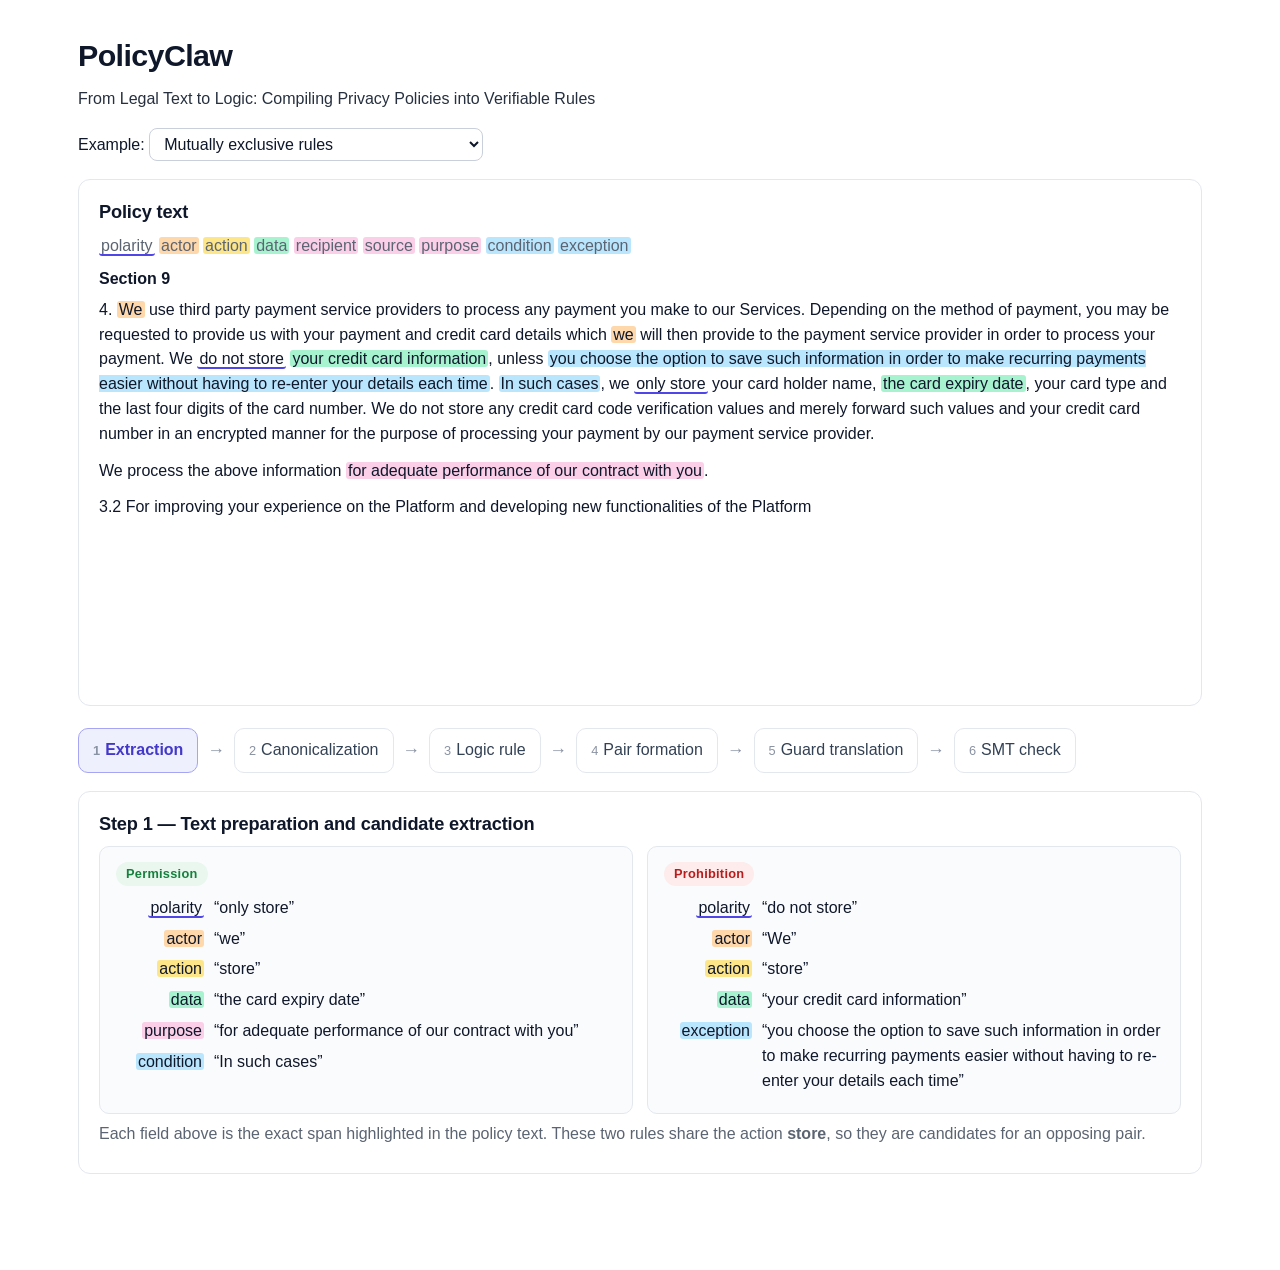
==== commit a52a84f9: "Visual pipeline for PolicyClaw (no tables); drop all branding" ====
--- a/policyclaw.html
+++ b/policyclaw.html
@@ -193,19 +193,69 @@
 hr { border: 0; border-top: 1px solid var(--line); margin: 36px 0 0; }
 @media (max-width: 640px) { table { display: block; overflow-x: auto; } .nowrap { white-space: normal; } }
 
-.cols { display: grid; grid-template-columns: minmax(0, 5fr) minmax(0, 6fr); column-gap: 40px; align-items: start; margin-top: 18px; }
-@media (max-width: 920px) { .cols { grid-template-columns: minmax(0, 1fr); } }
-#policy p { margin: 0 0 12px; }
-#policy h3 { margin-top: 0; }
-#steps { list-style: none; margin: 0 0 14px; padding: 0; border-top: 1.5px solid #111; border-bottom: 1.5px solid #111; }
-#steps li { padding: 4px 8px; cursor: pointer; border-top: 1px solid #e2e2e2; }
-#steps li:first-child { border-top: 0; }
-#steps li:hover { background: #f4f4f4; }
-#steps li.on { background: #fff3c4; font-weight: 600; }
-#steps .num { display: inline-block; width: 1.6em; }
-.keys { float: right; }
-td.slot { width: 8.5em; color: #555; }
-.outcome { font-weight: 600; }
+/* ---- PolicyClaw page ---- */
+.policy-panel, .output-panel { border: 1px solid var(--line); border-radius: 12px; padding: 18px 20px; margin: 18px 0 0; background: #fff; }
+.policy-panel h2, .output-panel h2 { margin-top: 0; }
+
+.pipeline { display: flex; flex-wrap: wrap; align-items: stretch; gap: 0; margin: 22px 0 0; padding: 0; list-style: none; }
+.pipeline li { display: flex; align-items: center; }
+.pipeline .step { padding: 9px 14px; border: 1px solid var(--line); border-radius: 10px; cursor: pointer; background: #fff; color: #334155; }
+.pipeline .step .n { color: var(--faint); font-size: .8rem; margin-right: 5px; }
+.pipeline .step.on { background: #eef0fe; border-color: #a5a4f5; color: var(--accent-ink); font-weight: 600; }
+.pipeline .step:hover { border-color: #a5a4f5; }
+.pipeline .arrow { color: var(--faint); padding: 0 9px; font-size: 1.1rem; }
+@media (max-width: 760px) { .pipeline .arrow { display: none; } .pipeline { gap: 8px; } }
+
+/* rule cards / extraction */
+.two-rules { display: grid; grid-template-columns: 1fr 1fr; gap: 14px; }
+@media (max-width: 760px) { .two-rules { grid-template-columns: 1fr; } }
+.rule-card { border: 1px solid var(--line); border-radius: 10px; padding: 14px 16px; background: #fafbfd; }
+.rule-head { margin-bottom: 10px; }
+.polarity { display: inline-block; padding: 2px 10px; border-radius: 999px; font-size: .8rem; font-weight: 700; letter-spacing: .02em; }
+.polarity.allow { background: #eaf7ee; color: var(--good); }
+.polarity.deny { background: #fdeceb; color: var(--bad); }
+.kv { display: flex; gap: 10px; margin: 6px 0; align-items: baseline; }
+.kv .fld { min-width: 88px; text-align: right; }
+.kv .val { flex: 1; }
+
+/* term hierarchy */
+.hierarchy { display: flex; flex-direction: column; gap: 12px; }
+.hier-row { display: flex; gap: 12px; align-items: center; flex-wrap: wrap; }
+.hier-slot { min-width: 88px; text-align: right; }
+.chain { display: flex; flex-wrap: wrap; align-items: center; gap: 8px; }
+.chip { display: inline-block; padding: 3px 10px; border-radius: 8px; font-size: .9rem; border: 1px solid var(--line); }
+.chip.raw { background: #fff; color: #334155; border-style: dashed; }
+.chip.canon { background: #eef0fe; border-color: #c7c9f8; color: var(--accent-ink); font-weight: 600; }
+.alink { color: var(--faint); font-weight: 700; }
+
+/* logic formulas */
+.formulas { display: flex; flex-direction: column; gap: 10px; }
+.formula { font-family: var(--mono); font-size: .95rem; padding: 12px 14px; background: #0f172a; color: #e2e8f0; border-radius: 10px; overflow-wrap: anywhere; }
+.formula .pol { font-weight: 800; margin-right: 8px; }
+.formula .pol.allow { color: #86efac; }
+.formula .pol.deny { color: #fca5a5; }
+.formula .when { color: #94a3b8; font-style: italic; }
+.formula mark { padding: 0 2px; border-radius: 3px; color: #0f172a; }
+
+/* pair formation */
+.pair { display: flex; align-items: stretch; gap: 14px; flex-wrap: wrap; }
+.rule-chip { border: 1px solid var(--line); border-radius: 10px; padding: 12px 16px; background: #fafbfd; text-align: center; font-family: var(--mono); font-size: .9rem; }
+.rule-chip .chip-sub { color: var(--dim); font-size: .82rem; margin-top: 4px; }
+.pair-mid { display: flex; flex-direction: column; justify-content: center; gap: 4px; color: var(--dim); }
+.yesno b { color: var(--text); }
+
+/* guard translation */
+.trans { margin: 8px 0; font-size: .95rem; }
+.trans .alink { margin: 0 8px; }
+.trans .src { background: #f1f3f6; padding: 2px 6px; border-radius: 6px; }
+
+/* smt */
+.smt .formula { background: #fff; color: var(--text); border: 1px solid var(--line); font-size: 1rem; }
+.smt .formula.big { background: #eef0fe; border-color: #c7c9f8; }
+.smt sup { font-size: .7rem; }
+.outcome { font-weight: 800; }
+
+.dim .sep { margin: 0 6px; }
 </style>
 </head>
 <body>
@@ -215,18 +265,18 @@
 
 <p class="pick"><label for="example">Example:</label> <select id="example"></select></p>
 
-<div class="cols">
-<div>
-  <h2>Policy</h2>
+<section class="policy-panel">
+  <h2>Policy text</h2>
   <p class="dim" id="legend"></p>
   <div id="policy"></div>
-</div>
-<div>
-  <h2>Steps <span class="dim keys">← →</span></h2>
-  <ol id="steps"></ol>
+</section>
+
+<ol class="pipeline" id="pipeline"></ol>
+
+<section class="output-panel">
+  <h2 id="step-title"></h2>
   <div id="output"></div>
-</div>
-</div>
+</section>
 
 <script>
 window.PRELOAD = {"examples": [{"key": "exclusive", "policy": "android-142", "rules_in_policy": 224, "sections": [{"id": 9, "text": "4. We use third party payment service providers to process any payment you make to our Services. Depending on the method of payment, you may be requested to provide us with your payment and credit card details which we will then provide to the payment service provider in order to process your payment. We do not store your credit card information, unless you choose the option to save such information in order to make recurring payments easier without having to re-enter your details each time. In such cases, we only store your card holder name, the card expiry date, your card type and the last four digits of the card number. We do not store any credit card code verification values and merely forward such values and your credit card number in an encrypted manner for the purpose of processing your payment by our payment service provider.\nWe process the above information for adequate performance of our contract with you.\n3.2 For improving your experience on the Platform and developing new functionalities of the Platform"}], "allow": {"id": "android-142#s9.4.0", "section": 9, "polarity": "ALLOW", "quotes": [{"field": "polarity", "text": "only store"}, {"field": "actor", "text": "we"}, {"field": "action", "text": "store"}, {"field": "data", "text": "the card expiry date"}, {"field": "purpose", "text": "for adequate performance of our contract with you"}, {"field": "condition", "text": "In such cases"}], "verb": "store", "operation": "storage", "head": {"actor": "first party", "action": "store@storage", "data": "card expiry date", "recipient": "", "source": "", "purpose": "contract_performance"}, "terms": {"data": {"same_as": "", "narrower_than": ["credit card details"]}, "actor": {"same_as": "", "narrower_than": []}, "purpose": {"same_as": "contract performance", "narrower_than": []}}, "guard": {"op": "and", "args": [{"op": "bool", "var": "opt_in.save_credit_card_information"}]}, "guard_text": "opt_in.save_credit_card_information", "translations": [{"kind": "condition", "quote": "In such cases", "formula": "opt_in.save_credit_card_information"}], "residuals": []}, "deny": {"id": "android-142#s9.2.0", "section": 9, "polarity": "DENY", "quotes": [{"field": "polarity", "text": "do not store"}, {"field": "actor", "text": "We"}, {"field": "action", "text": "store"}, {"field": "data", "text": "your credit card information"}, {"field": "exception", "text": "you choose the option to save such information in order to make recurring payments easier without having to re-enter your details each time"}], "verb": "store", "operation": "storage", "head": {"actor": "first party", "action": "store@storage", "data": "credit card details", "recipient": "", "source": "", "purpose": ""}, "terms": {"data": {"same_as": "", "narrower_than": ["payment data"]}, "actor": {"same_as": "", "narrower_than": []}}, "guard": {"op": "and", "args": [{"op": "not", "arg": {"op": "bool", "var": "opt_in.save_credit_card_information"}}]}, "guard_text": "¬opt_in.save_credit_card_information", "translations": [{"kind": "exception", "quote": "you choose the option to save such information in order to make recurring payments easier without having to re-enter your details each time", "formula": "¬opt_in.save_credit_card_information"}], "residuals": []}, "pair_formation": {"same_operation": true, "data_jaccard": 0.2, "data_contained": false, "formed_in_step_4": false}, "smt_query": "(declare-fun user.age () Int)\n(declare-fun opt_in.save_credit_card_information () Bool)\n(declare-fun opt_out.save_credit_card_information () Bool)\n(declare-fun consent.save_credit_card_information () Bool)\n(declare-fun retention.days () Int)\n(assert\n (>= user.age 0))\n(assert\n (let (($x8 (not opt_in.save_credit_card_information)))\n (let (($x12 (not opt_out.save_credit_card_information)))\n (or $x12 $x8))))\n(assert\n (let (($x8 (not opt_in.save_credit_card_information)))\n (or $x8 consent.save_credit_card_information)))\n(assert\n (>= retention.days 0))\n(assert\n (and opt_in.save_credit_card_information))\n(assert\n (let (($x8 (not opt_in.save_credit_card_information)))\n(and $x8)))\n(check-sat)", "outcome": "mutually_exclusive", "blocking_residuals": [], "relation": "exclusive guards", "contradiction": false, "solver_ms": 50.2}, {"key": "carve-out", "policy": "apple-109", "rules_in_policy": 313, "sections": [{"id": 5, "text": "2. How we use information we receive about you\nThe table below outlines the purposes for which we process your personal data, the specific categories of data involved, and the legal bases we rely on for each processing activity."}, {"id": 9, "text": "4. Children’s data\nCompany B never knowingly or willingly collects any personal data concerning children under 13 years of age. If you are under 13, please do not use Company B."}], "allow": {"id": "apple-109#s5.0.0", "section": 5, "polarity": "ALLOW", "quotes": [{"field": "polarity", "text": "process"}, {"field": "actor", "text": "we"}, {"field": "action", "text": "process"}, {"field": "data", "text": "personal data"}], "verb": "process", "operation": "processing", "head": {"actor": "first party", "action": "process@processing", "data": "personal data", "recipient": "", "source": "", "purpose": ""}, "terms": {"data": {"same_as": "", "narrower_than": ["data", "information"]}, "actor": {"same_as": "", "narrower_than": []}}, "guard": {"op": "true"}, "guard_text": "true", "translations": [], "residuals": []}, "deny": {"id": "apple-109#s9.0.0", "section": 9, "polarity": "DENY", "quotes": [{"field": "polarity", "text": "never knowingly or willingly collects"}, {"field": "actor", "text": "Company B"}, {"field": "action", "text": "collects"}, {"field": "data", "text": "personal data"}, {"field": "condition", "text": "concerning children under 13 years of age"}], "verb": "collect", "operation": "collection", "head": {"actor": "first party", "action": "collect@collection", "data": "personal data", "recipient": "", "source": "", "purpose": ""}, "terms": {"data": {"same_as": "", "narrower_than": ["data", "information"]}, "actor": {"same_as": "", "narrower_than": []}}, "guard": {"op": "and", "args": [{"op": "cmp", "var": "user.age", "cmp": "<", "value": 13}]}, "guard_text": "user.age < 13", "translations": [{"kind": "condition", "quote": "concerning children under 13 years of age", "formula": "user.age < 13"}], "residuals": []}, "pair_formation": {"same_operation": false, "data_jaccard": 1.0, "data_contained": true, "formed_in_step_4": false}, "smt_query": "(declare-fun user.age () Int)\n(declare-fun retention.days () Int)\n(assert\n (>= user.age 0))\n(assert\n (>= retention.days 0))\n(assert\n true)\n(assert\n (and (< user.age 13)))\n(check-sat)", "outcome": "overlap_candidate", "blocking_residuals": [], "relation": "prohibition inside permission", "contradiction": false, "solver_ms": 40.1}, {"key": "contradiction", "policy": "android-046", "rules_in_policy": 71, "sections": [{"id": 5, "text": "4. COLLECTION AND USE OF CHILDREN'S PERSONAL INFORMATION\nThe Services comply with the Children's Online Privacy Protection Act (\"COPPA\"). Company C does not knowingly collect personal information from children under the age of 13 through the Services. In addition, in the event that a user identifies himself or herself as a child under the age of 13 within the Services or in connection with any Content or Software, Company C will not collect, store or use any personal information of such user. Further, in the event that Company C receives personal information that Company C discovers was provided by a child under the age of 13, Company C will promptly delete such personal information in a secure manner."}], "allow": {"id": "android-046#s5.4.0", "section": 5, "polarity": "ALLOW", "quotes": [{"field": "polarity", "text": "receives"}, {"field": "actor", "text": "Company C"}, {"field": "action", "text": "receives"}, {"field": "data", "text": "personal information"}, {"field": "condition", "text": "Company C discovers was provided by a child under the age of 13"}], "verb": "receive", "operation": "collection", "head": {"actor": "first party", "action": "receive@collection", "data": "personal data", "recipient": "", "source": "", "purpose": ""}, "terms": {"data": {"same_as": "", "narrower_than": []}, "actor": {"same_as": "", "narrower_than": []}}, "guard": {"op": "and", "args": [{"op": "and", "args": [{"op": "bool", "var": "event.discover_provided_by_child"}, {"op": "cmp", "var": "user.age", "cmp": "<", "value": 13}]}]}, "guard_text": "event.discover_provided_by_child ∧ user.age < 13", "translations": [{"kind": "condition", "quote": "Company C discovers was provided by a child under the age of 13", "formula": "event.discover_provided_by_child ∧ user.age < 13"}], "residuals": []}, "deny": {"id": "android-046#s5.0.0", "section": 5, "polarity": "DENY", "quotes": [{"field": "polarity", "text": "does not"}, {"field": "actor", "text": "Company C"}, {"field": "action", "text": "knowingly collect"}, {"field": "data", "text": "personal information"}, {"field": "condition", "text": "from children under the age of 13"}, {"field": "condition", "text": "through the Services"}], "verb": "collect", "operation": "collection", "head": {"actor": "first party", "action": "collect@collection", "data": "personal data", "recipient": "", "source": "", "purpose": ""}, "terms": {"data": {"same_as": "", "narrower_than": []}, "actor": {"same_as": "", "narrower_than": []}}, "guard": {"op": "and", "args": [{"op": "cmp", "var": "user.age", "cmp": "<", "value": 13}]}, "guard_text": "user.age < 13", "translations": [], "residuals": []}, "pair_formation": {"same_operation": true, "data_jaccard": 1.0, "data_contained": true, "formed_in_step_4": true}, "smt_query": "(declare-fun user.age () Int)\n(declare-fun retention.days () Int)\n(declare-fun event.discover_provided_by_child () Bool)\n(assert\n (>= user.age 0))\n(assert\n (>= retention.days 0))\n(assert\n (and (and event.discover_provided_by_child (< user.age 13))))\n(assert\n (let (($x20 (< user.age 13)))\n(and $x20)))\n(check-sat)", "outcome": "overlap_candidate", "blocking_residuals": [], "relation": "permission inside prohibition", "contradiction": true, "solver_ms": 24.0}, {"key": "unresolved", "policy": "apple-062", "rules_in_policy": 258, "sections": [{"id": 11, "text": "7. CHILDREN’S PRIVACY\nOur Service does not address anyone under the age of 16 (“Children”). When we collect personal information, we do not know the age of our players. We do not knowingly collect personally identifiable information from children under 16. If you are a parent or guardian and you are aware that your Children have provided us with Personal Information, please contact us. If we become aware that we have collected Personal Information from a child under the age of 16 without verification of parental consent, we will take steps to remove that information from our servers.\nUnder our Terms of Service users of our games must be at least 16 years of age. Although the graphical content of the games may be suitable for younger audiences, there are multiple reasons for responsible developers to apply a minimum age of 16. Some of these reasons are in-app purchases and privacy.\nPlease note: When you download our games from e.g. Google Play or Apple App Store you will find published age recommendations in the Apps description. However, these age or maturity classifications refer only to the content suitability (similar to movie ratings G, PG or PG-13 in the U.S., but related to gameplay, animations, etc.) according to the respective rating body responsible for such ratings. As these ratings are done independently by a third party without our contribution, they are not necessarily in line with our Terms of Service.\nFor more info on how these categories are defined, visit these support websites for Apple and Google."}], "allow": {"id": "apple-062#s11.3.0", "section": 11, "polarity": "ALLOW", "quotes": [{"field": "polarity", "text": "have collected"}, {"field": "actor", "text": "we"}, {"field": "action", "text": "collected"}, {"field": "data", "text": "Personal Information"}, {"field": "source", "text": "from a child under the age of 16"}, {"field": "condition", "text": "If we become aware that we have collected Personal Information from a child under the age of 16 without verification of parental consent"}], "verb": "collect", "operation": "collection", "head": {"actor": "first party", "action": "collect@collection", "data": "personal data", "recipient": "", "source": "user", "purpose": ""}, "terms": {"data": {"same_as": "Personal Data", "narrower_than": ["information about you"]}, "actor": {"same_as": "Company D", "narrower_than": []}, "source": {"same_as": "", "narrower_than": []}}, "guard": {"op": "and", "args": [{"op": "and", "args": [{"op": "residual", "id": "r45f25658f8a9", "text": "If we become aware that we have collected Personal Information"}, {"op": "cmp", "var": "user.age", "cmp": "<", "value": 16}, {"op": "not", "arg": {"op": "bool", "var": "user.parental_consent"}}]}]}, "guard_text": "residual(\"If we become aware that we have collected Personal Information\") ∧ user.age < 16 ∧ ¬user.parental_consent", "translations": [{"kind": "condition", "quote": "If we become aware that we have collected Personal Information from a child under the age of 16 without verification of parental consent", "formula": "residual(\"If we become aware that we have collected Personal Information\") ∧ user.age < 16 ∧ ¬user.parental_consent"}], "residuals": ["If we become aware that we have collected Personal Information"]}, "deny": {"id": "apple-062#s11.1.0", "section": 11, "polarity": "DENY", "quotes": [{"field": "polarity", "text": "do not knowingly collect"}, {"field": "actor", "text": "We"}, {"field": "action", "text": "collect"}, {"field": "data", "text": "personally identifiable information"}, {"field": "source", "text": "from children under 16"}, {"field": "condition", "text": "from children under 16"}], "verb": "collect", "operation": "collection", "head": {"actor": "first party", "action": "collect@collection", "data": "personally identifiable information", "recipient": "", "source": "user", "purpose": ""}, "terms": {"data": {"same_as": "Personal Data", "narrower_than": ["information about you"]}, "actor": {"same_as": "Company D", "narrower_than": []}, "source": {"same_as": "", "narrower_than": []}}, "guard": {"op": "and", "args": [{"op": "cmp", "var": "user.age", "cmp": "<", "value": 16}]}, "guard_text": "user.age < 16", "translations": [{"kind": "condition", "quote": "from children under 16", "formula": "user.age < 16"}], "residuals": []}, "pair_formation": {"same_operation": true, "data_jaccard": 0.0, "data_contained": false, "formed_in_step_4": false}, "smt_query": "(declare-fun user.age () Int)\n(declare-fun retention.days () Int)\n(declare-fun user.parental_consent () Bool)\n(declare-fun |residual:r45f25658f8a9| () Bool)\n(assert\n (>= user.age 0))\n(assert\n (>= retention.days 0))\n(assert\n (let (($x41 (not user.parental_consent)))\n (let (($x17 (< user.age 16)))\n (and (and |residual:r45f25658f8a9| $x17 $x41)))))\n(assert\n (let (($x17 (< user.age 16)))\n(and $x17)))\n(check-sat)", "outcome": "unresolved", "blocking_residuals": ["If we become aware that we have collected Personal Information"], "relation": "permission inside prohibition", "contradiction": true, "solver_ms": 13.6}, {"key": "policy-exception", "policy": "apple-060", "rules_in_policy": 343, "sections": [{"id": 8, "text": "5. Third party data processing\nWe will not share your personal data with third parties except as specified within this Privacy Policy.\nPromoting our Services\nWe do not share your health data with third parties for marketing purposes. With your consent, Company E may collect and share information with AppsFlyer and its partners, Firebase and TikTok Ad Manager. These are mobile app marketing and analytics platforms (not social media platforms) who help us improve our advertising campaigns, understand the performance of our campaigns and spread the word about Company E. They may also use information collected to remind you to revisit the App if you haven’t used it in a while.\nYour health data is not shared with AppsFlyer, Firebase or TikTok Ad Manager. AppsFlyer, Firebase and Tiktok Ad Manager handle your personal data only with your consent and according to our instructions as a data processor.\nHere is how we work with AppsFlyer and its partners for marketing and promotional purposes:"}, {"id": 12, "text": "2. Company E sends your personal data to Firebase, which analyses it and provides us reports and insights on how to optimise our promotional campaigns."}], "allow": {"id": "apple-060#s12.0.0", "section": 12, "polarity": "ALLOW", "quotes": [{"field": "polarity", "text": "sends"}, {"field": "actor", "text": "Company E"}, {"field": "action", "text": "sends"}, {"field": "data", "text": "your personal data"}, {"field": "recipient", "text": "Firebase"}, {"field": "purpose", "text": "analyses it and provides us reports and insights on how to optimise our promotional campaigns"}], "verb": "send", "operation": "disclosure by transmission", "head": {"actor": "first party", "action": "send@disclosure by transmission", "data": "personal data", "recipient": "Firebase", "source": "", "purpose": "advertising"}, "terms": {"data": {"same_as": "", "narrower_than": []}, "actor": {"same_as": "Company E", "narrower_than": []}, "recipient": {"same_as": "", "narrower_than": ["service provider", "third party"]}, "purpose": {"same_as": "", "narrower_than": ["advertising or marketing"]}}, "guard": {"op": "true"}, "guard_text": "true", "translations": [], "residuals": []}, "deny": {"id": "apple-060#s8.0.0", "section": 8, "polarity": "DENY", "quotes": [{"field": "polarity", "text": "will not share"}, {"field": "actor", "text": "We"}, {"field": "action", "text": "share"}, {"field": "data", "text": "your personal data"}, {"field": "recipient", "text": "third parties"}, {"field": "exception", "text": "as specified within this Privacy Policy"}], "verb": "share", "operation": "disclosure", "head": {"actor": "first party", "action": "share@disclosure", "data": "personal data", "recipient": "third party", "source": "", "purpose": ""}, "terms": {"data": {"same_as": "", "narrower_than": []}, "actor": {"same_as": "Company E", "narrower_than": []}, "recipient": {"same_as": "", "narrower_than": []}}, "guard": {"op": "and", "args": [{"op": "not", "arg": {"op": "bool", "var": "policy.permits"}}]}, "guard_text": "¬policy.permits", "translations": [{"kind": "exception", "quote": "as specified within this Privacy Policy", "formula": "¬policy.permits"}], "residuals": []}, "pair_formation": {"same_operation": false, "data_jaccard": 1.0, "data_contained": true, "formed_in_step_4": false}, "smt_query": "(declare-fun user.age () Int)\n(declare-fun retention.days () Int)\n(declare-fun policy.permits () Bool)\n(assert\n (>= user.age 0))\n(assert\n (>= retention.days 0))\n(assert\n (let (($x88 (not policy.permits)))\n (or $x88 true)))\n(assert\n (or (not true) policy.permits))\n(assert\n true)\n(assert\n (let (($x88 (not policy.permits)))\n(and $x88)))\n(check-sat)", "outcome": "mutually_exclusive", "blocking_residuals": [], "relation": "policy exception", "contradiction": false, "solver_ms": 4.5}]};
@@ -241,12 +291,12 @@
 };
 
 const STEPS = [
-  {title: "Text preparation and candidate extraction", fields: ["polarity", "actor", "action", "data", "recipient", "source", "purpose", "condition", "exception"], render: renderExtraction},
-  {title: "Canonicalization and term hierarchies", fields: ["actor", "action", "data", "recipient", "source", "purpose"], render: renderCanonicalization},
-  {title: "Logical rule representation", fields: ["polarity", "actor", "action", "data", "recipient", "source", "purpose", "condition", "exception"], render: renderRepresentation},
-  {title: "Pair formation", fields: ["action", "data", "actor", "recipient", "source"], render: renderPairFormation},
-  {title: "Guard translation", fields: ["condition", "exception"], render: renderGuardTranslation},
-  {title: "SMT-based consistency analysis", fields: ["polarity", "condition", "exception"], render: renderConsistency}
+  {short: "Extraction", title: "Text preparation and candidate extraction", fields: ["polarity", "actor", "action", "data", "recipient", "source", "purpose", "condition", "exception"], render: renderExtraction},
+  {short: "Canonicalization", title: "Canonicalization and term hierarchies", fields: ["actor", "action", "data", "recipient", "source", "purpose"], render: renderCanonicalization},
+  {short: "Logic rule", title: "Logical rule representation", fields: ["polarity", "actor", "action", "data", "recipient", "source", "purpose", "condition", "exception"], render: renderRepresentation},
+  {short: "Pair formation", title: "Pair formation", fields: ["action", "data", "actor", "recipient", "source"], render: renderPairFormation},
+  {short: "Guard translation", title: "Guard translation", fields: ["condition", "exception"], render: renderGuardTranslation},
+  {short: "SMT check", title: "SMT-based consistency analysis", fields: ["polarity", "condition", "exception"], render: renderConsistency}
 ];
 
 const FIELD_CLASS = {
@@ -267,75 +317,57 @@
   unresolved: "Unresolved"
 };
 
-const state = {
-  examples: [],
-  example: null,
-  step: 0
-};
-
-function byId(id) {
-  return document.getElementById(id);
-}
+const state = { examples: [], example: null, step: 0 };
+
+function byId(id) { return document.getElementById(id); }
 
 function escapeHtml(text) {
   const replacements = {"&": "&amp;", "<": "&lt;", ">": "&gt;", '"': "&quot;"};
-  return String(text).replace(/[&<>"]/g, function (character) {
-    return replacements[character];
-  });
+  return String(text).replace(/[&<>"]/g, function (c) { return replacements[c]; });
 }
 
 async function loadExamples() {
-  if (window.PRELOAD) {
-    return window.PRELOAD.examples;
-  }
-  const response = await fetch("/api/policyclaw/examples");
-  const loaded = await response.json();
+  if (window.PRELOAD) return window.PRELOAD.examples;
+  const loaded = await (await fetch("/api/policyclaw/examples")).json();
   return loaded.examples;
 }
 
-function bothRules() {
-  return [state.example.allow, state.example.deny];
-}
-
-/* ---------------- policy text ---------------- */
+function bothRules() { return [state.example.allow, state.example.deny]; }
+
+function fieldTag(field) { return '<mark class="' + FIELD_CLASS[field] + '">' + FIELD_NAMES[field].toLowerCase() + '</mark>'; }
+
+function polarityBadge(rule) {
+  const allow = rule.polarity === "ALLOW";
+  return '<span class="polarity ' + (allow ? "allow" : "deny") + '">' + (allow ? "Permission" : "Prohibition") + '</span>';
+}
+
+/* ---------------- policy text with highlights ---------------- */
 
 function quoteSpans(text, sectionId, fields) {
   const spans = [];
   for (const rule of bothRules()) {
-    if (rule.section !== sectionId) {
-      continue;
+    if (rule.section !== sectionId) continue;
+    for (const quote of rule.quotes) {
+      if (!fields.includes(quote.field)) continue;
+      const start = text.indexOf(quote.text);
+      if (start >= 0) spans.push({start, end: start + quote.text.length, field: quote.field});
     }
-    for (const quote of rule.quotes) {
-      if (!fields.includes(quote.field)) {
-        continue;
-      }
-      const start = text.indexOf(quote.text);
-      if (start >= 0) {
-        spans.push({start: start, end: start + quote.text.length, field: quote.field});
-      }
-    }
-  }
-  spans.sort(function (left, right) {
-    return left.start - right.start || right.end - left.end;
-  });
+  }
+  spans.sort((a, b) => a.start - b.start || b.end - a.end);
   return spans;
 }
 
 function markedParagraph(text, offset, spans) {
-  let html = "";
-  let position = offset;
+  let html = "", position = offset;
   const end = offset + text.length;
   for (const span of spans) {
-    if (span.end <= position || span.start >= end || span.start < position) {
-      continue;
-    }
+    if (span.end <= position || span.start >= end || span.start < position) continue;
     const spanEnd = Math.min(span.end, end);
     html += escapeHtml(text.slice(position - offset, span.start - offset));
     html += '<mark class="' + FIELD_CLASS[span.field] + '">' + escapeHtml(text.slice(span.start - offset, spanEnd - offset)) + "</mark>";
     position = spanEnd;
   }
-  html += escapeHtml(text.slice(position - offset));
-  return html;
+  return html + escapeHtml(text.slice(position - offset));
 }
 
 function renderPolicy() {
@@ -346,179 +378,165 @@
     html += "<h3>Section " + section.id + "</h3>";
     let offset = 0;
     for (const paragraph of section.text.split("\n")) {
-      if (paragraph.trim()) {
-        html += "<p>" + markedParagraph(paragraph, offset, spans) + "</p>";
-      }
+      if (paragraph.trim()) html += "<p>" + markedParagraph(paragraph, offset, spans) + "</p>";
       offset += paragraph.length + 1;
     }
   }
   byId("policy").innerHTML = html;
-
-  byId("legend").innerHTML = fields.map(function (field) {
-    return '<mark class="' + FIELD_CLASS[field] + '">' + FIELD_NAMES[field].toLowerCase() + "</mark>";
-  }).join(" ");
-}
-
-/* ---------------- step outputs ---------------- */
-
-function twoRuleTable(rows) {
-  let html = "<table><tr><th></th><th>Permission</th><th>Prohibition</th></tr>";
-  for (const row of rows) {
-    if (!row.allow && !row.deny) {
-      continue;
+  byId("legend").innerHTML = fields.map(f => fieldTag(f)).join(" ");
+}
+
+/* ---------------- step 1: extraction ---------------- */
+
+function renderExtraction() {
+  return '<div class="two-rules">' + bothRules().map(rule => {
+    const items = Object.keys(FIELD_NAMES).map(field => {
+      const qs = rule.quotes.filter(q => q.field === field).map(q => "“" + q.text + "”");
+      return qs.length ? '<div class="kv"><span class="fld">' + fieldTag(field) + '</span><span class="val">' + qs.map(escapeHtml).join(" · ") + '</span></div>' : "";
+    }).join("");
+    return '<div class="rule-card"><div class="rule-head">' + polarityBadge(rule) + '</div>' + items + '</div>';
+  }).join("") + '</div>'
+    + '<p class="dim">Each field above is the exact span highlighted in the policy text. These two rules share the action <b>store</b>, so they are candidates for an opposing pair.</p>';
+}
+
+/* ---------------- step 2: canonicalization + hierarchy ---------------- */
+
+function buildSlotMappings() {
+  const order = ["action", "actor", "data", "recipient", "source", "purpose"];
+  const result = [];
+  const seen = new Set();
+  for (const slot of order) {
+    const maps = [];
+    for (const rule of bothRules()) {
+      const t = rule.terms[slot] || {};
+      if (slot === "action") {
+        if (rule.verb && rule.operation && rule.verb !== rule.operation) {
+          maps.push({from: rule.verb, to: rule.operation, kind: "→"});
+        }
+        continue;
+      }
+      const raw = (rule.quotes.find(q => q.field === slot) || {}).text || "";
+      const canon = rule.head[slot] || "";
+      const same = t.same_as || "";
+      if (raw && canon && raw.trim().toLowerCase() !== canon.trim().toLowerCase()) {
+        maps.push({from: raw, to: canon, kind: "→"});
+      }
+      if (same && same !== canon) maps.push({from: canon, to: same, kind: "="});
+      for (const p of (t.narrower_than || [])) {
+        if (p && p !== canon) maps.push({from: canon, to: p, kind: "⊂"});
+      }
     }
-    html += '<tr><td class="slot">' + escapeHtml(row.name) + "</td><td>" + (row.allow || "") + "</td><td>" + (row.deny || "") + "</td></tr>";
-  }
-  return html + "</table>";
-}
-
-function quotesOf(rule, field) {
-  return rule.quotes.filter(function (quote) {
-    return quote.field === field;
-  }).map(function (quote) {
-    return "“" + escapeHtml(quote.text) + "”";
-  }).join("<br>");
-}
-
-function renderExtraction() {
-  const example = state.example;
-  const rows = Object.keys(FIELD_NAMES).map(function (field) {
-    return {name: FIELD_NAMES[field], allow: quotesOf(example.allow, field), deny: quotesOf(example.deny, field)};
-  });
-  return twoRuleTable(rows) + '<p class="dim">' + example.rules_in_policy + " rules in this policy.</p>";
-}
-
-function termText(rule, slot) {
-  const name = rule.head[slot];
-  if (!name) {
-    return "";
-  }
-  let html = escapeHtml(name);
-  const term = rule.terms[slot];
-  if (term && term.same_as && term.same_as !== name) {
-    html += ' <span class="dim">= ' + escapeHtml(term.same_as) + "</span>";
-  }
-  if (term && term.narrower_than.length) {
-    html += ' <span class="dim">⊂ ' + escapeHtml(term.narrower_than.join(", ")) + "</span>";
+    const uniq = [];
+    for (const m of maps) {
+      const k = m.from + "|" + m.kind + "|" + m.to;
+      if (!seen.has(k)) { seen.add(k); uniq.push(m); }
+    }
+    if (uniq.length) result.push({slot, maps: uniq});
+  }
+  return result;
+}
+
+function renderCanonicalization() {
+  const rows = buildSlotMappings();
+  if (!rows.length) return '<p class="dim">Nothing to canonicalize in this pair.</p>';
+  return '<div class="hierarchy">' + rows.map(r =>
+    '<div class="hier-row"><span class="hier-slot">' + fieldTag(r.slot) + '</span><span class="chain">'
+    + r.maps.map(m =>
+      '<span class="chip raw">' + escapeHtml(m.from) + '</span><span class="alink">' + m.kind + '</span><span class="chip canon">' + escapeHtml(m.to) + '</span>'
+    ).join("") + '</span></div>'
+  ).join("") + '</div>'
+    + '<p class="dim"><b>→</b> canonicalizes a phrase to its term; <b>⊂</b> means the left term is narrower than (contained in) the right one — this is the term hierarchy that Step 6 uses to connect the pair.</p>';
+}
+
+/* ---------------- step 3: logic rule ---------------- */
+
+function logicFormula(rule) {
+  const action = rule.head.action || (rule.verb + "@" + rule.operation);
+  const args = [];
+  for (const s of ["actor", "data", "recipient", "source", "purpose"]) {
+    const v = rule.head[s];
+    if (v) args.push('<mark class="' + FIELD_CLASS[s] + '">' + escapeHtml(v) + '</mark>');
+  }
+  let html = '<mark class="' + FIELD_CLASS.action + '">' + escapeHtml(action) + '</mark>(' + args.join(', ') + ')';
+  if (rule.guard_text) {
+    html += ' <span class="when">when</span> <mark class="' + FIELD_CLASS.condition + '">' + escapeHtml(rule.guard_text) + '</mark>';
   }
   return html;
 }
 
-function renderCanonicalization() {
-  const example = state.example;
-  const rows = [{
-    name: "Operation",
-    allow: escapeHtml(example.allow.verb) + " → " + escapeHtml(example.allow.operation),
-    deny: escapeHtml(example.deny.verb) + " → " + escapeHtml(example.deny.operation)
-  }];
-  for (const slot of ["data", "actor", "recipient", "source", "purpose"]) {
-    rows.push({name: FIELD_NAMES[slot], allow: termText(example.allow, slot), deny: termText(example.deny, slot)});
-  }
-  return twoRuleTable(rows);
-}
-
 function renderRepresentation() {
-  const example = state.example;
-  const rows = [{name: "Polarity", allow: "ALLOW", deny: "DENY"}];
-  for (const slot of SLOTS) {
-    rows.push({name: "Head: " + slot, allow: escapeHtml(example.allow.head[slot]), deny: escapeHtml(example.deny.head[slot])});
-  }
-  rows.push({
-    name: "Guard",
-    allow: '<span class="src">' + escapeHtml(example.allow.guard_text) + "</span>",
-    deny: '<span class="src">' + escapeHtml(example.deny.guard_text) + "</span>"
-  });
-  return twoRuleTable(rows);
-}
-
-function yesNo(value) {
-  return value ? "yes" : "no";
-}
+  return '<div class="formulas">' + bothRules().map(rule =>
+    '<div class="formula"><span class="pol ' + (rule.polarity === "ALLOW" ? "allow" : "deny") + '">' + rule.polarity + '</span> ' + logicFormula(rule) + '</div>'
+  ).join("") + '</div>'
+    + '<p class="dim">Two first-order rules. Colors match the highlighted words above. They differ only in their data term (card expiry date vs credit card details) and their guard.</p>';
+}
+
+/* ---------------- step 4: pair formation ---------------- */
 
 function renderPairFormation() {
-  const example = state.example;
-  const formation = example.pair_formation;
-  let html = "<table>"
-    + '<tr><td class="slot">Operation</td><td>' + escapeHtml(example.allow.operation) + " / " + escapeHtml(example.deny.operation)
-    + "</td><td>same: " + yesNo(formation.same_operation) + "</td></tr>"
-    + '<tr><td class="slot">Data names</td><td>' + escapeHtml(example.allow.head.data) + " / " + escapeHtml(example.deny.head.data)
-    + "</td><td>Jaccard " + formation.data_jaccard + (formation.data_contained ? ", contained" : "") + "</td></tr>"
-    + '<tr><td class="slot">Opposing pair</td><td colspan="2">';
-  if (formation.formed_in_step_4) {
-    html += "formed by name similarity";
-  } else {
-    html += "not formed by name similarity; compared in Step 6 through the term hierarchies";
-  }
-  return html + "</td></tr></table>";
-}
-
-function translationRows(rule, label) {
-  let html = "";
-  if (rule.translations.length) {
-    for (const translation of rule.translations) {
-      html += "<tr><td>" + label + "</td><td>" + escapeHtml(translation.kind) + "</td><td>“" + escapeHtml(translation.quote)
-        + '”</td><td class="src">' + escapeHtml(translation.formula) + "</td></tr>";
-    }
-    return html;
-  }
-  const quotes = [quotesOf(rule, "condition"), quotesOf(rule, "exception")].filter(Boolean).join("<br>");
-  return "<tr><td>" + label + "</td><td></td><td>" + (quotes || '<span class="dim">none</span>') + '</td><td class="src">'
-    + escapeHtml(rule.guard_text) + "</td></tr>";
-}
+  const f = state.example.pair_formation;
+  const a = state.example.allow, d = state.example.deny;
+  const how = f.formed_in_step_4
+    ? "The two rules are paired here: they share the operation and their data names are similar."
+    : "The data names are not similar (Jaccard " + f.data_jaccard + "), so the pair is not formed by name here. Step 6 connects them through the term hierarchy (<b>" + escapeHtml(a.head.data) + " ⊂ " + escapeHtml(d.head.data) + "</b>).";
+  return '<div class="pair">'
+    + '<div class="rule-chip">' + escapeHtml(a.head.action || a.verb) + '<div class="chip-sub">data: ' + escapeHtml(a.head.data) + '</div></div>'
+    + '<div class="pair-mid"><span class="yesno">same operation: <b>' + (f.same_operation ? "yes" : "no") + '</b></span><span class="yesno">data Jaccard: <b>' + f.data_jaccard + '</b>' + (f.data_contained ? " (contained)" : "") + '</span></div>'
+    + '<div class="rule-chip">' + escapeHtml(d.head.action || d.verb) + '<div class="chip-sub">data: ' + escapeHtml(d.head.data) + '</div></div>'
+    + '</div><p class="lead">' + how + '</p>';
+}
+
+/* ---------------- step 5: guard translation ---------------- */
 
 function renderGuardTranslation() {
-  const example = state.example;
-  let html = "<table><tr><th>Rule</th><th></th><th>Quote</th><th>Guard</th></tr>"
-    + translationRows(example.allow, "Permission") + translationRows(example.deny, "Prohibition") + "</table>";
-  const residuals = example.allow.residuals.concat(example.deny.residuals);
-  if (residuals.length) {
-    html += "<p>Residuals: " + residuals.map(function (residual) {
-      return "“" + escapeHtml(residual) + "”";
-    }).join(", ") + "</p>";
-  }
-  return html;
-}
+  const rows = bothRules().map(rule => {
+    const allow = rule.polarity === "ALLOW";
+    const pol = '<span class="polarity ' + (allow ? "allow" : "deny") + '">' + (allow ? "Permission" : "Prohibition") + '</span>';
+    const tr = rule.translations.length ? rule.translations : [{kind: "guard", quote: rule.guard_text, formula: rule.guard_text}];
+    return tr.map(x => '<div class="trans">' + pol + ' “' + escapeHtml(x.quote) + '” <span class="alink">⇒</span> <span class="src">' + escapeHtml(x.formula) + '</span></div>').join("");
+  }).join("");
+  const residuals = state.example.allow.residuals.concat(state.example.deny.residuals);
+  const res = residuals.length
+    ? '<p class="dim">Residuals (not translated): ' + residuals.map(r => "“" + escapeHtml(r) + "”").join(", ") + '</p>'
+    : "";
+  return '<div>' + rows + res + '<p class="dim">Each condition or exception is turned into a logical formula over Boolean variables.</p></div>';
+}
+
+/* ---------------- step 6: smt check ---------------- */
 
 function renderConsistency() {
-  const example = state.example;
-  let html = "<table>"
-    + '<tr><td class="slot">φ<sup>+</sup></td><td class="src">' + escapeHtml(example.allow.guard_text) + "</td></tr>"
-    + '<tr><td class="slot">φ<sup>−</sup></td><td class="src">' + escapeHtml(example.deny.guard_text) + "</td></tr>"
-    + '<tr><td class="slot">φ<sup>+</sup> ∧ φ<sup>−</sup></td><td class="outcome">' + escapeHtml(OUTCOME_WORDS[example.outcome] || example.outcome)
-    + ' <span class="dim">Z3, ' + example.solver_ms + " ms</span></td></tr>";
-  if (example.blocking_residuals.length) {
-    html += '<tr><td class="slot">Blocking residual</td><td>' + example.blocking_residuals.map(function (residual) {
-      return "“" + escapeHtml(residual) + "”";
-    }).join(", ") + "</td></tr>";
-  }
-  html += '<tr><td class="slot">Scope</td><td>' + escapeHtml(example.relation) + "</td></tr>"
-    + '<tr><td class="slot">Contradiction</td><td class="' + (example.contradiction ? "bad" : "") + '">' + yesNo(example.contradiction) + "</td></tr>"
-    + "</table>"
-    + '<details><summary>SMT-LIB query</summary><pre class="src">' + escapeHtml(example.smt_query) + "</pre></details>";
-  return html;
+  const e = state.example;
+  const outcomeLabel = OUTCOME_WORDS[e.outcome] || e.outcome;
+  return '<div class="smt">'
+    + '<div class="formula">φ<sup>+</sup> = <span class="src">' + escapeHtml(e.allow.guard_text) + '</span></div>'
+    + '<div class="formula">φ<sup>−</sup> = <span class="src">' + escapeHtml(e.deny.guard_text) + '</span></div>'
+    + '<div class="formula big">φ<sup>+</sup> ∧ φ<sup>−</sup> → <span class="outcome ' + (e.contradiction ? "bad" : "good") + '">' + escapeHtml(outcomeLabel) + '</span> <span class="dim">Z3 · ' + e.solver_ms + ' ms</span></div>'
+    + '<p class="lead">Contradiction: <b class="' + (e.contradiction ? "bad" : "good") + '">' + (e.contradiction ? "yes" : "no") + '</b>'
+    + '<span class="dim sep">·</span> Relation: <b>' + escapeHtml(e.relation) + '</b></p>'
+    + (e.blocking_residuals.length ? '<p class="dim">Blocking residuals: ' + e.blocking_residuals.map(r => "“" + escapeHtml(r) + "”").join(", ") + '</p>' : "")
+    + '<details><summary>SMT-LIB query</summary><pre class="src">' + escapeHtml(e.smt_query) + '</pre></details>'
+    + '</div>';
 }
 
 /* ---------------- navigation ---------------- */
 
-function renderSteps() {
-  byId("steps").innerHTML = STEPS.map(function (step, index) {
-    const selected = index === state.step ? ' class="on"' : "";
-    return "<li" + selected + ' data-step="' + index + '"><span class="num">' + (index + 1) + "</span>" + escapeHtml(step.title) + "</li>";
+function renderPipeline() {
+  byId("pipeline").innerHTML = STEPS.map((step, i) => {
+    const on = i === state.step ? ' class="step on"' : ' class="step"';
+    const arrow = i > 0 ? '<span class="arrow">→</span>' : '';
+    return '<li>' + arrow + '<span' + on + ' data-step="' + i + '"><span class="n">' + (i + 1) + '</span>' + escapeHtml(step.short) + '</span></li>';
   }).join("");
-  for (const item of byId("steps").querySelectorAll("li")) {
-    item.addEventListener("click", function () {
-      showStep(Number(item.dataset.step));
-    });
+  for (const el of byId("pipeline").querySelectorAll(".step")) {
+    el.addEventListener("click", () => showStep(Number(el.dataset.step)));
   }
 }
 
 function showStep(index) {
-  if (index < 0 || index >= STEPS.length) {
-    return;
-  }
+  if (index < 0 || index >= STEPS.length) return;
   state.step = index;
-  renderSteps();
+  renderPipeline();
   renderPolicy();
+  byId("step-title").textContent = "Step " + (index + 1) + " — " + STEPS[index].title;
   byId("output").innerHTML = STEPS[index].render();
 }
 
@@ -527,31 +545,21 @@
   showStep(0);
 }
 
-async function start() {
-  state.examples = await loadExamples();
-  byId("example").innerHTML = state.examples.map(function (example, index) {
-    return '<option value="' + index + '">' + escapeHtml(EXAMPLE_LABELS[example.key] || example.key) + "</option>";
+function init() {
+  byId("example").innerHTML = state.examples.map((e, i) => {
+    return '<option value="' + i + '">' + escapeHtml(EXAMPLE_LABELS[e.key] || e.key) + '</option>';
   }).join("");
-  byId("example").addEventListener("change", function () {
-    showExample(Number(byId("example").value));
-    byId("example").blur();
-  });
-  document.addEventListener("keydown", function (event) {
-    if (event.metaKey || event.ctrlKey || event.altKey) {
-      return;
-    }
-    if (event.key === "ArrowRight") {
-      event.preventDefault();
-      showStep(state.step + 1);
-    } else if (event.key === "ArrowLeft") {
-      event.preventDefault();
-      showStep(state.step - 1);
-    }
+  byId("example").value = "0";
+  byId("example").addEventListener("change", () => showExample(Number(byId("example").value)));
+  document.addEventListener("keydown", e => {
+    if (["SELECT", "INPUT", "TEXTAREA"].includes(e.target.tagName)) return;
+    if (e.key === "ArrowRight" || e.key === "ArrowDown") { e.preventDefault(); showStep(state.step + 1); }
+    if (e.key === "ArrowLeft" || e.key === "ArrowUp") { e.preventDefault(); showStep(state.step - 1); }
   });
   showExample(0);
 }
 
-start();
+loadExamples().then(examples => { state.examples = examples; init(); });
 </script>
 </body>
 </html>
